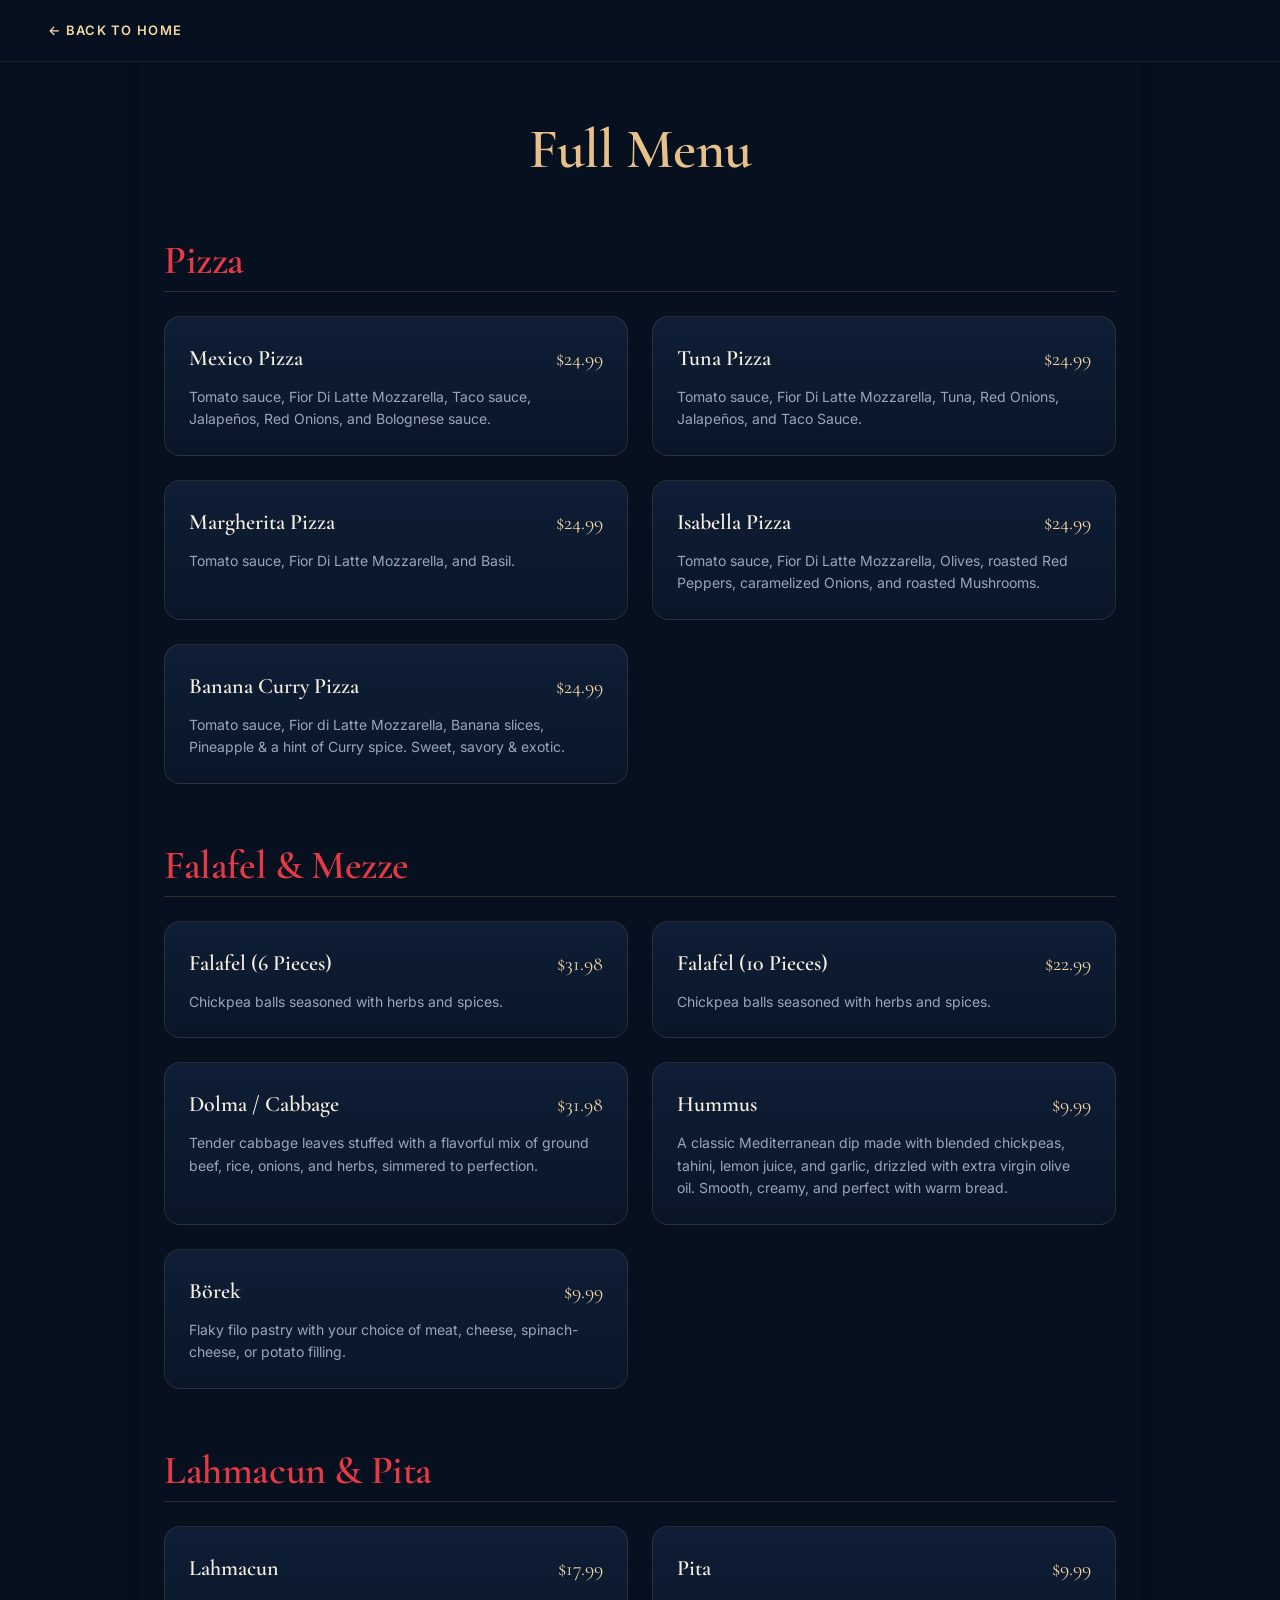
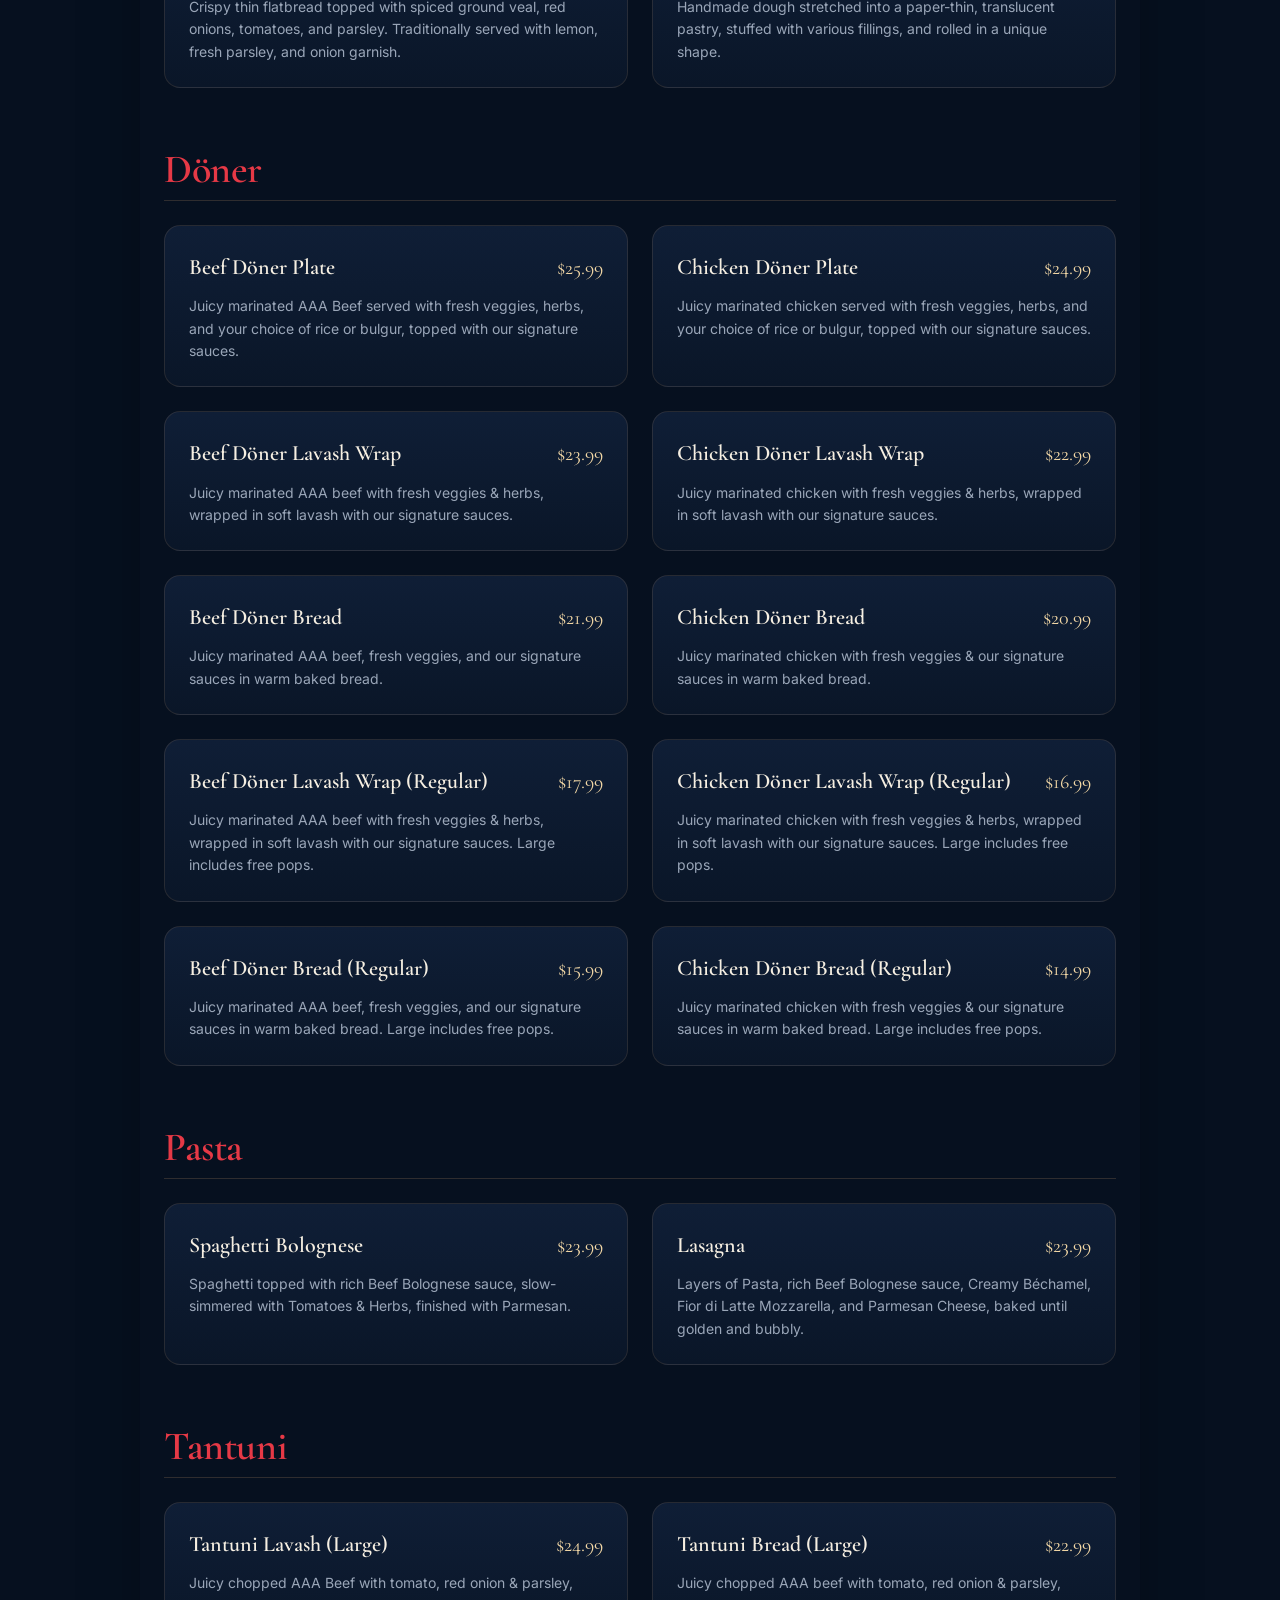
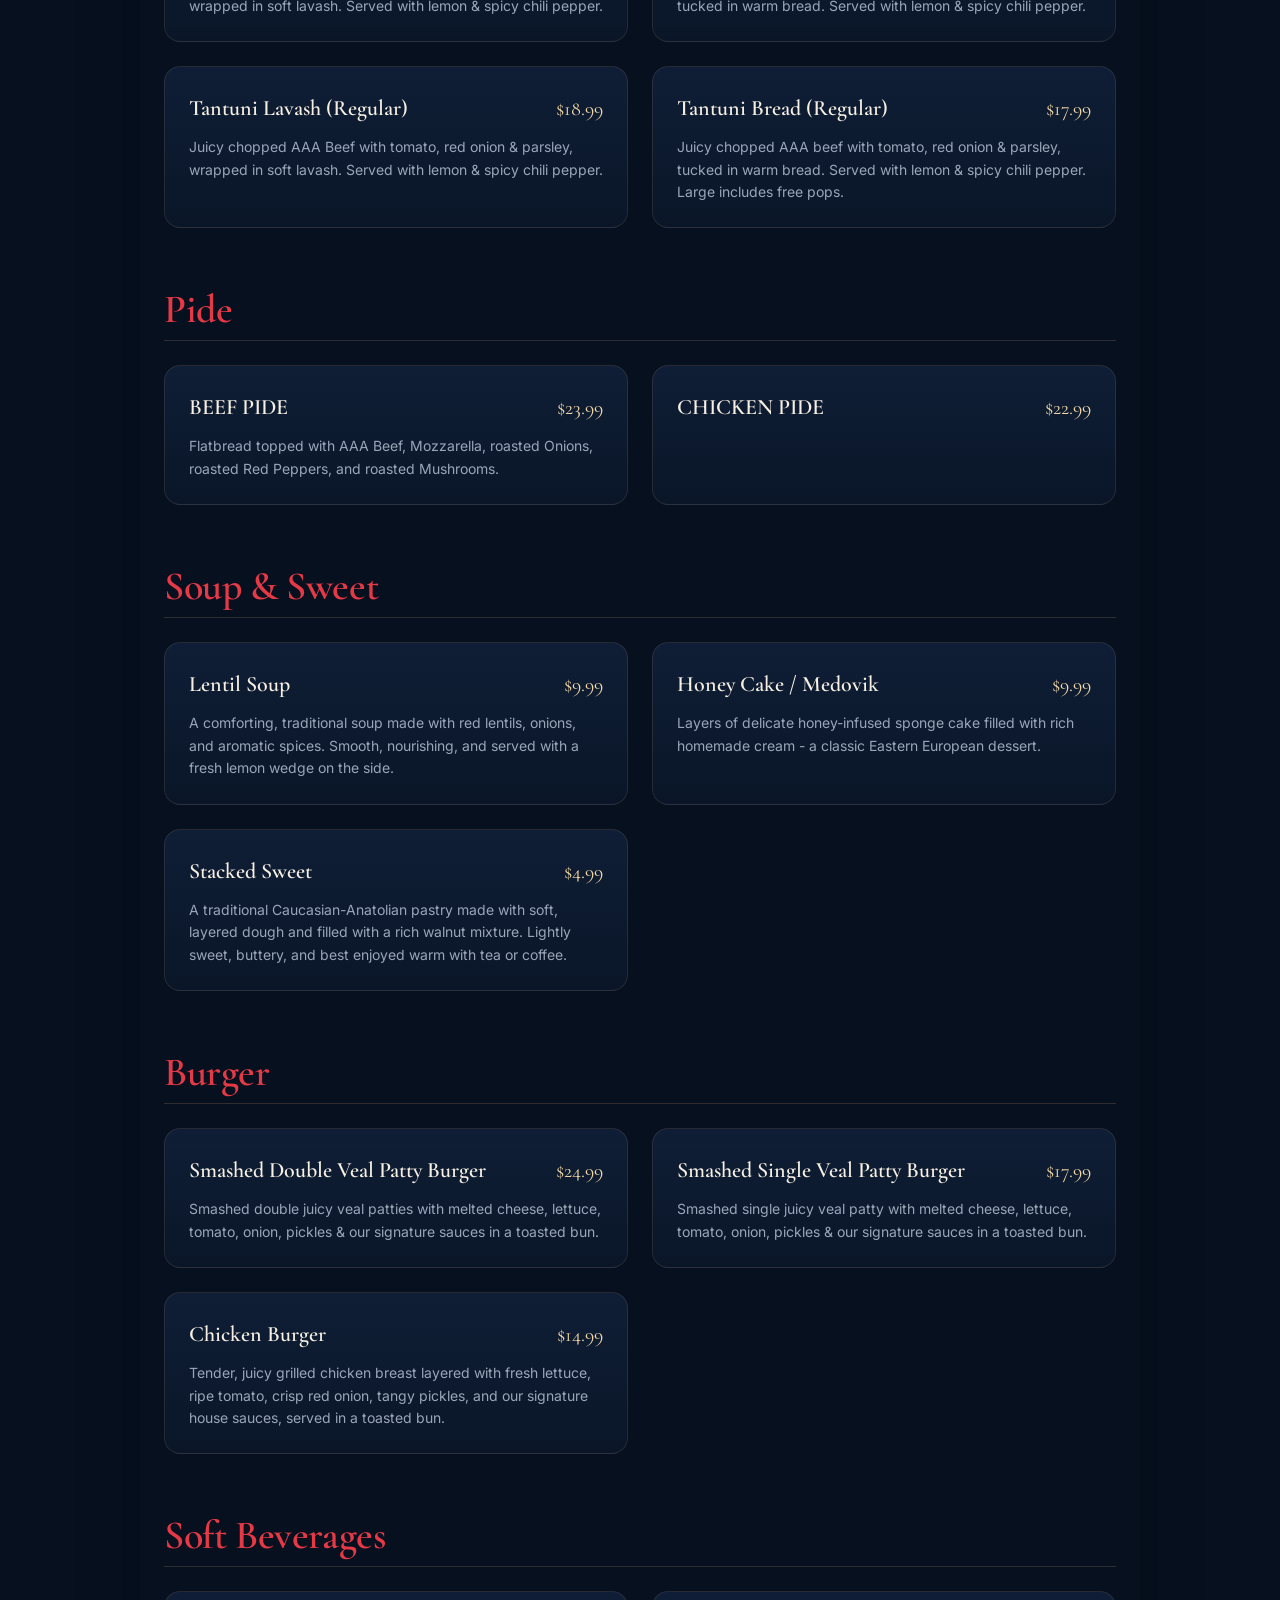
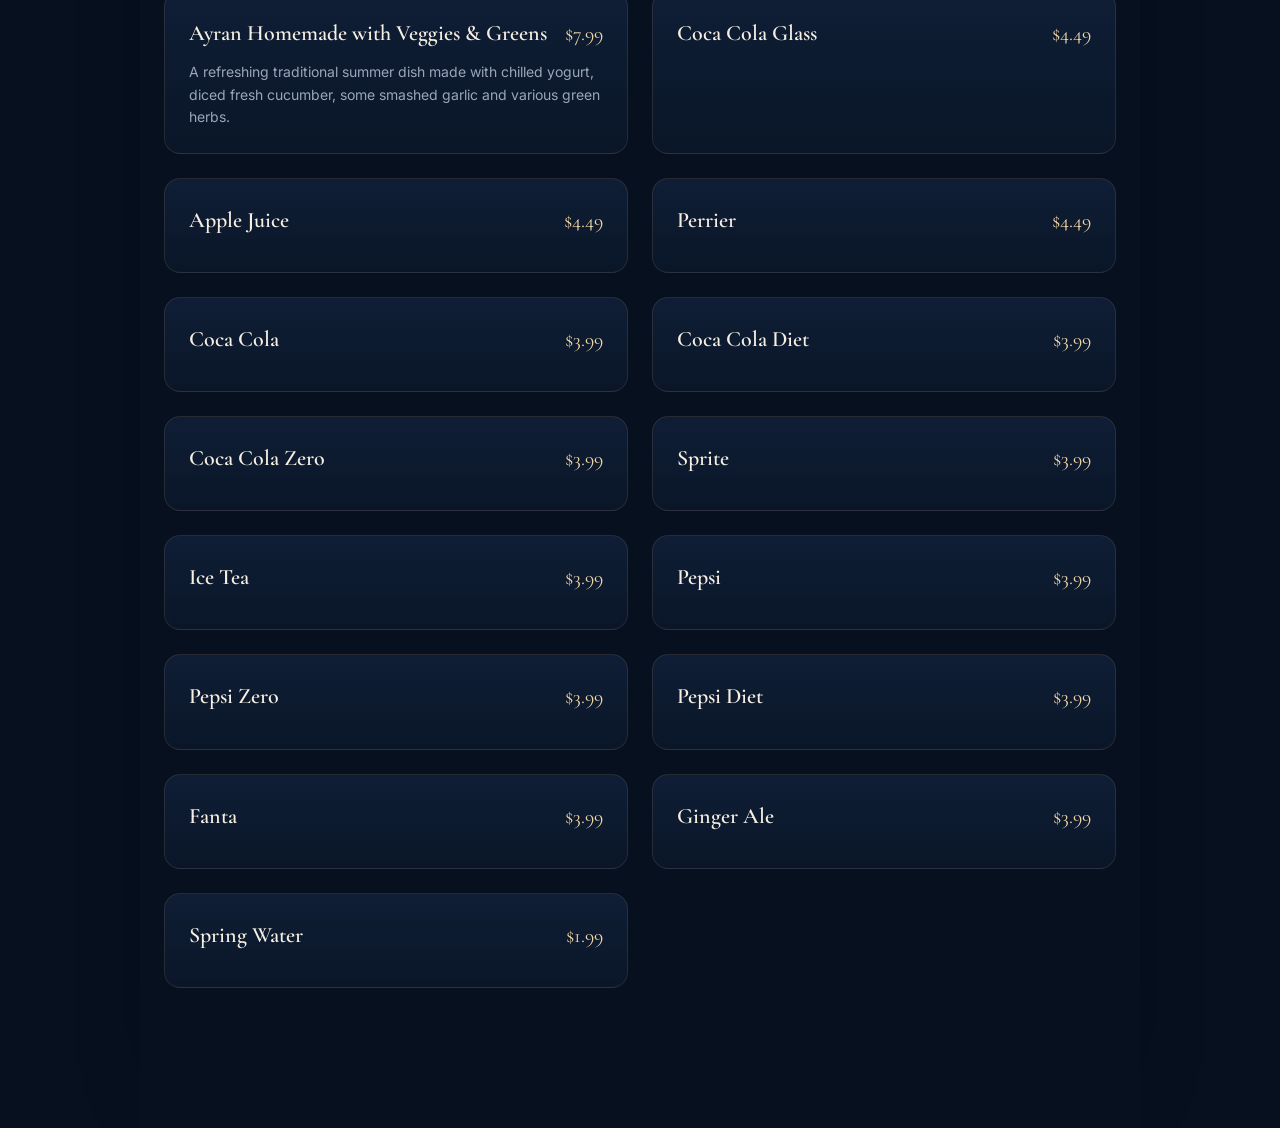
==== full-menu.html @ f716a4d6 "feat: full menu, placeholder gallery images, and 3D hover updates" ====
<!DOCTYPE html>
<html lang="en">
<head>
<meta charset="UTF-8" />
<meta name="viewport" content="width=device-width, initial-scale=1.0" />
<title>Full Menu · Caspian Flame</title>
<link href="https://fonts.googleapis.com/css2?family=Cormorant+Garamond:wght@400;500;600;700&family=Inter:wght@300;400;500;600;700&display=swap" rel="stylesheet" />
<link rel="stylesheet" href="styles.css" />
<link rel="icon" href="assets/logo.svg" />
<style>
  .full-menu-page { padding: 120px 24px 80px; max-width: 1000px; margin: 0 auto; }
  .full-menu-page h1 { text-align: center; color: var(--gold-400); margin-bottom: 60px; font-size: 3.5rem; }
  .menu-category { margin-bottom: 60px; }
  .menu-category h2 { color: var(--flame); font-size: 2.5rem; margin-bottom: 24px; border-bottom: 1px solid rgba(212,165,116,.2); padding-bottom: 10px; }
  .menu-list { display: grid; grid-template-columns: 1fr; gap: 24px; }
  @media (min-width: 768px) { .menu-list { grid-template-columns: 1fr 1fr; } }
  .menu-item-row { background: linear-gradient(180deg,var(--navy-700),var(--navy-800)); border: 1px solid rgba(212,165,116,.14); padding: 24px; border-radius: 16px; transition: transform 0.4s var(--ease), box-shadow 0.4s var(--ease); transform-style: preserve-3d; position: relative;}
  .menu-item-row:hover { box-shadow: 0 30px 60px -10px rgba(230,57,70,.4); border-color: rgba(212,165,116,.5); }
  .menu-item-row::before { content:""; position:absolute; inset:0; background:radial-gradient(circle at 50% 0%,rgba(230,57,70,.18),transparent 60%); opacity:0; transition:opacity .5s var(--ease); border-radius: 16px; pointer-events: none;}
  .menu-item-row:hover::before { opacity: 1; }
  .menu-item-header { display: flex; justify-content: space-between; align-items: baseline; margin-bottom: 10px; transform: translateZ(20px); }
  .m-name { font-family: var(--serif); font-size: 22px; color: var(--cream); font-weight: 600; }
  .m-price { font-family: var(--serif); font-size: 20px; color: var(--gold-300); }
  .m-desc { font-size: 14px; color: var(--muted); transform: translateZ(10px); }
  
  .back-nav { position: fixed; top: 0; left: 0; right: 0; padding: 20px 48px; background: rgba(6,16,31,.9); backdrop-filter: blur(10px); z-index: 100; display: flex; align-items: center; border-bottom: 1px solid rgba(212,165,116,.12); }
  .back-btn { color: var(--gold-300); font-weight: 600; letter-spacing: 0.1em; text-transform: uppercase; font-size: 13px; text-decoration: none; display: flex; align-items: center; gap: 8px; transition: color 0.3s; }
  .back-btn:hover { color: var(--gold-500); }
</style>
</head>
<body>

<header class="back-nav">
  <a href="index.html" class="back-btn">← Back to Home</a>
</header>

<main class="full-menu-page stack">
  <h1>Full Menu</h1>
  
  <section class="menu-category reveal">
    <h2>Pizza</h2>
    <div class="menu-list">
      <article class="menu-item-row">
        <div class="menu-item-header"><span class="m-name">Mexico Pizza</span><span class="m-price">$24.99</span></div>
        <p class="m-desc">Tomato sauce, Fior Di Latte Mozzarella, Taco sauce, Jalapeños, Red Onions, and Bolognese sauce.</p>
      </article>
      <article class="menu-item-row">
        <div class="menu-item-header"><span class="m-name">Tuna Pizza</span><span class="m-price">$24.99</span></div>
        <p class="m-desc">Tomato sauce, Fior Di Latte Mozzarella, Tuna, Red Onions, Jalapeños, and Taco Sauce.</p>
      </article>
      <article class="menu-item-row">
        <div class="menu-item-header"><span class="m-name">Margherita Pizza</span><span class="m-price">$24.99</span></div>
        <p class="m-desc">Tomato sauce, Fior Di Latte Mozzarella, and Basil.</p>
      </article>
      <article class="menu-item-row">
        <div class="menu-item-header"><span class="m-name">Isabella Pizza</span><span class="m-price">$24.99</span></div>
        <p class="m-desc">Tomato sauce, Fior Di Latte Mozzarella, Olives, roasted Red Peppers, caramelized Onions, and roasted Mushrooms.</p>
      </article>
      <article class="menu-item-row">
        <div class="menu-item-header"><span class="m-name">Banana Curry Pizza</span><span class="m-price">$24.99</span></div>
        <p class="m-desc">Tomato sauce, Fior di Latte Mozzarella, Banana slices, Pineapple & a hint of Curry spice. Sweet, savory & exotic.</p>
      </article>
    </div>
  </section>

  <section class="menu-category reveal">
    <h2>Falafel & Mezze</h2>
    <div class="menu-list">
      <article class="menu-item-row">
        <div class="menu-item-header"><span class="m-name">Falafel (6 Pieces)</span><span class="m-price">$31.98</span></div>
        <p class="m-desc">Chickpea balls seasoned with herbs and spices.</p>
      </article>
      <article class="menu-item-row">
        <div class="menu-item-header"><span class="m-name">Falafel (10 Pieces)</span><span class="m-price">$22.99</span></div>
        <p class="m-desc">Chickpea balls seasoned with herbs and spices.</p>
      </article>
      <article class="menu-item-row">
        <div class="menu-item-header"><span class="m-name">Dolma / Cabbage</span><span class="m-price">$31.98</span></div>
        <p class="m-desc">Tender cabbage leaves stuffed with a flavorful mix of ground beef, rice, onions, and herbs, simmered to perfection.</p>
      </article>
      <article class="menu-item-row">
        <div class="menu-item-header"><span class="m-name">Hummus</span><span class="m-price">$9.99</span></div>
        <p class="m-desc">A classic Mediterranean dip made with blended chickpeas, tahini, lemon juice, and garlic, drizzled with extra virgin olive oil. Smooth, creamy, and perfect with warm bread.</p>
      </article>
      <article class="menu-item-row">
        <div class="menu-item-header"><span class="m-name">Börek</span><span class="m-price">$9.99</span></div>
        <p class="m-desc">Flaky filo pastry with your choice of meat, cheese, spinach-cheese, or potato filling.</p>
      </article>
    </div>
  </section>

  <section class="menu-category reveal">
    <h2>Lahmacun & Pita</h2>
    <div class="menu-list">
      <article class="menu-item-row">
        <div class="menu-item-header"><span class="m-name">Lahmacun</span><span class="m-price">$17.99</span></div>
        <p class="m-desc">Crispy thin flatbread topped with spiced ground veal, red onions, tomatoes, and parsley. Traditionally served with lemon, fresh parsley, and onion garnish.</p>
      </article>
      <article class="menu-item-row">
        <div class="menu-item-header"><span class="m-name">Pita</span><span class="m-price">$9.99</span></div>
        <p class="m-desc">Handmade dough stretched into a paper-thin, translucent pastry, stuffed with various fillings, and rolled in a unique shape.</p>
      </article>
    </div>
  </section>

  <section class="menu-category reveal">
    <h2>Döner</h2>
    <div class="menu-list">
      <article class="menu-item-row">
        <div class="menu-item-header"><span class="m-name">Beef Döner Plate</span><span class="m-price">$25.99</span></div>
        <p class="m-desc">Juicy marinated AAA Beef served with fresh veggies, herbs, and your choice of rice or bulgur, topped with our signature sauces.</p>
      </article>
      <article class="menu-item-row">
        <div class="menu-item-header"><span class="m-name">Chicken Döner Plate</span><span class="m-price">$24.99</span></div>
        <p class="m-desc">Juicy marinated chicken served with fresh veggies, herbs, and your choice of rice or bulgur, topped with our signature sauces.</p>
      </article>
      <article class="menu-item-row">
        <div class="menu-item-header"><span class="m-name">Beef Döner Lavash Wrap</span><span class="m-price">$23.99</span></div>
        <p class="m-desc">Juicy marinated AAA beef with fresh veggies & herbs, wrapped in soft lavash with our signature sauces.</p>
      </article>
      <article class="menu-item-row">
        <div class="menu-item-header"><span class="m-name">Chicken Döner Lavash Wrap</span><span class="m-price">$22.99</span></div>
        <p class="m-desc">Juicy marinated chicken with fresh veggies & herbs, wrapped in soft lavash with our signature sauces.</p>
      </article>
      <article class="menu-item-row">
        <div class="menu-item-header"><span class="m-name">Beef Döner Bread</span><span class="m-price">$21.99</span></div>
        <p class="m-desc">Juicy marinated AAA beef, fresh veggies, and our signature sauces in warm baked bread.</p>
      </article>
      <article class="menu-item-row">
        <div class="menu-item-header"><span class="m-name">Chicken Döner Bread</span><span class="m-price">$20.99</span></div>
        <p class="m-desc">Juicy marinated chicken with fresh veggies & our signature sauces in warm baked bread.</p>
      </article>
      <article class="menu-item-row">
        <div class="menu-item-header"><span class="m-name">Beef Döner Lavash Wrap (Regular)</span><span class="m-price">$17.99</span></div>
        <p class="m-desc">Juicy marinated AAA beef with fresh veggies & herbs, wrapped in soft lavash with our signature sauces. Large includes free pops.</p>
      </article>
      <article class="menu-item-row">
        <div class="menu-item-header"><span class="m-name">Chicken Döner Lavash Wrap (Regular)</span><span class="m-price">$16.99</span></div>
        <p class="m-desc">Juicy marinated chicken with fresh veggies & herbs, wrapped in soft lavash with our signature sauces. Large includes free pops.</p>
      </article>
      <article class="menu-item-row">
        <div class="menu-item-header"><span class="m-name">Beef Döner Bread (Regular)</span><span class="m-price">$15.99</span></div>
        <p class="m-desc">Juicy marinated AAA beef, fresh veggies, and our signature sauces in warm baked bread. Large includes free pops.</p>
      </article>
      <article class="menu-item-row">
        <div class="menu-item-header"><span class="m-name">Chicken Döner Bread (Regular)</span><span class="m-price">$14.99</span></div>
        <p class="m-desc">Juicy marinated chicken with fresh veggies & our signature sauces in warm baked bread. Large includes free pops.</p>
      </article>
    </div>
  </section>

  <section class="menu-category reveal">
    <h2>Pasta</h2>
    <div class="menu-list">
      <article class="menu-item-row">
        <div class="menu-item-header"><span class="m-name">Spaghetti Bolognese</span><span class="m-price">$23.99</span></div>
        <p class="m-desc">Spaghetti topped with rich Beef Bolognese sauce, slow-simmered with Tomatoes & Herbs, finished with Parmesan.</p>
      </article>
      <article class="menu-item-row">
        <div class="menu-item-header"><span class="m-name">Lasagna</span><span class="m-price">$23.99</span></div>
        <p class="m-desc">Layers of Pasta, rich Beef Bolognese sauce, Creamy Béchamel, Fior di Latte Mozzarella, and Parmesan Cheese, baked until golden and bubbly.</p>
      </article>
    </div>
  </section>

  <section class="menu-category reveal">
    <h2>Tantuni</h2>
    <div class="menu-list">
      <article class="menu-item-row">
        <div class="menu-item-header"><span class="m-name">Tantuni Lavash (Large)</span><span class="m-price">$24.99</span></div>
        <p class="m-desc">Juicy chopped AAA Beef with tomato, red onion & parsley, wrapped in soft lavash. Served with lemon & spicy chili pepper.</p>
      </article>
      <article class="menu-item-row">
        <div class="menu-item-header"><span class="m-name">Tantuni Bread (Large)</span><span class="m-price">$22.99</span></div>
        <p class="m-desc">Juicy chopped AAA beef with tomato, red onion & parsley, tucked in warm bread. Served with lemon & spicy chili pepper.</p>
      </article>
      <article class="menu-item-row">
        <div class="menu-item-header"><span class="m-name">Tantuni Lavash (Regular)</span><span class="m-price">$18.99</span></div>
        <p class="m-desc">Juicy chopped AAA Beef with tomato, red onion & parsley, wrapped in soft lavash. Served with lemon & spicy chili pepper.</p>
      </article>
      <article class="menu-item-row">
        <div class="menu-item-header"><span class="m-name">Tantuni Bread (Regular)</span><span class="m-price">$17.99</span></div>
        <p class="m-desc">Juicy chopped AAA beef with tomato, red onion & parsley, tucked in warm bread. Served with lemon & spicy chili pepper. Large includes free pops.</p>
      </article>
    </div>
  </section>

  <section class="menu-category reveal">
    <h2>Pide</h2>
    <div class="menu-list">
      <article class="menu-item-row">
        <div class="menu-item-header"><span class="m-name">BEEF PIDE</span><span class="m-price">$23.99</span></div>
        <p class="m-desc">Flatbread topped with AAA Beef, Mozzarella, roasted Onions, roasted Red Peppers, and roasted Mushrooms.</p>
      </article>
      <article class="menu-item-row">
        <div class="menu-item-header"><span class="m-name">CHICKEN PIDE</span><span class="m-price">$22.99</span></div>
        <p class="m-desc"></p>
      </article>
    </div>
  </section>

  <section class="menu-category reveal">
    <h2>Soup & Sweet</h2>
    <div class="menu-list">
      <article class="menu-item-row">
        <div class="menu-item-header"><span class="m-name">Lentil Soup</span><span class="m-price">$9.99</span></div>
        <p class="m-desc">A comforting, traditional soup made with red lentils, onions, and aromatic spices. Smooth, nourishing, and served with a fresh lemon wedge on the side.</p>
      </article>
      <article class="menu-item-row">
        <div class="menu-item-header"><span class="m-name">Honey Cake / Medovik</span><span class="m-price">$9.99</span></div>
        <p class="m-desc">Layers of delicate honey-infused sponge cake filled with rich homemade cream - a classic Eastern European dessert.</p>
      </article>
      <article class="menu-item-row">
        <div class="menu-item-header"><span class="m-name">Stacked Sweet</span><span class="m-price">$4.99</span></div>
        <p class="m-desc">A traditional Caucasian-Anatolian pastry made with soft, layered dough and filled with a rich walnut mixture. Lightly sweet, buttery, and best enjoyed warm with tea or coffee.</p>
      </article>
    </div>
  </section>

  <section class="menu-category reveal">
    <h2>Burger</h2>
    <div class="menu-list">
      <article class="menu-item-row">
        <div class="menu-item-header"><span class="m-name">Smashed Double Veal Patty Burger</span><span class="m-price">$24.99</span></div>
        <p class="m-desc">Smashed double juicy veal patties with melted cheese, lettuce, tomato, onion, pickles & our signature sauces in a toasted bun.</p>
      </article>
      <article class="menu-item-row">
        <div class="menu-item-header"><span class="m-name">Smashed Single Veal Patty Burger</span><span class="m-price">$17.99</span></div>
        <p class="m-desc">Smashed single juicy veal patty with melted cheese, lettuce, tomato, onion, pickles & our signature sauces in a toasted bun.</p>
      </article>
      <article class="menu-item-row">
        <div class="menu-item-header"><span class="m-name">Chicken Burger</span><span class="m-price">$14.99</span></div>
        <p class="m-desc">Tender, juicy grilled chicken breast layered with fresh lettuce, ripe tomato, crisp red onion, tangy pickles, and our signature house sauces, served in a toasted bun.</p>
      </article>
    </div>
  </section>

  <section class="menu-category reveal">
    <h2>Soft Beverages</h2>
    <div class="menu-list">
      <article class="menu-item-row">
        <div class="menu-item-header"><span class="m-name">Ayran Homemade with Veggies & Greens</span><span class="m-price">$7.99</span></div>
        <p class="m-desc">A refreshing traditional summer dish made with chilled yogurt, diced fresh cucumber, some smashed garlic and various green herbs.</p>
      </article>
      <article class="menu-item-row"> <div class="menu-item-header"><span class="m-name">Coca Cola Glass</span><span class="m-price">$4.49</span></div> <p class="m-desc"></p> </article>
      <article class="menu-item-row"> <div class="menu-item-header"><span class="m-name">Apple Juice</span><span class="m-price">$4.49</span></div> <p class="m-desc"></p> </article>
      <article class="menu-item-row"> <div class="menu-item-header"><span class="m-name">Perrier</span><span class="m-price">$4.49</span></div> <p class="m-desc"></p> </article>
      <article class="menu-item-row"> <div class="menu-item-header"><span class="m-name">Coca Cola</span><span class="m-price">$3.99</span></div> <p class="m-desc"></p> </article>
      <article class="menu-item-row"> <div class="menu-item-header"><span class="m-name">Coca Cola Diet</span><span class="m-price">$3.99</span></div> <p class="m-desc"></p> </article>
      <article class="menu-item-row"> <div class="menu-item-header"><span class="m-name">Coca Cola Zero</span><span class="m-price">$3.99</span></div> <p class="m-desc"></p> </article>
      <article class="menu-item-row"> <div class="menu-item-header"><span class="m-name">Sprite</span><span class="m-price">$3.99</span></div> <p class="m-desc"></p> </article>
      <article class="menu-item-row"> <div class="menu-item-header"><span class="m-name">Ice Tea</span><span class="m-price">$3.99</span></div> <p class="m-desc"></p> </article>
      <article class="menu-item-row"> <div class="menu-item-header"><span class="m-name">Pepsi</span><span class="m-price">$3.99</span></div> <p class="m-desc"></p> </article>
      <article class="menu-item-row"> <div class="menu-item-header"><span class="m-name">Pepsi Zero</span><span class="m-price">$3.99</span></div> <p class="m-desc"></p> </article>
      <article class="menu-item-row"> <div class="menu-item-header"><span class="m-name">Pepsi Diet</span><span class="m-price">$3.99</span></div> <p class="m-desc"></p> </article>
      <article class="menu-item-row"> <div class="menu-item-header"><span class="m-name">Fanta</span><span class="m-price">$3.99</span></div> <p class="m-desc"></p> </article>
      <article class="menu-item-row"> <div class="menu-item-header"><span class="m-name">Ginger Ale</span><span class="m-price">$3.99</span></div> <p class="m-desc"></p> </article>
      <article class="menu-item-row"> <div class="menu-item-header"><span class="m-name">Spring Water</span><span class="m-price">$1.99</span></div> <p class="m-desc"></p> </article>
    </div>
  </section>

</main>
<script>
  // Add simple 3D effect to menu items on mousemove
  document.querySelectorAll('.menu-item-row').forEach(row => {
    row.addEventListener('mousemove', e => {
      const rect = row.getBoundingClientRect();
      const x = e.clientX - rect.left;
      const y = e.clientY - rect.top;
      const midX = rect.width / 2;
      const midY = rect.height / 2;
      const rotX = ((y - midY) / midY) * -12;
      const rotY = ((x - midX) / midX) * 12;
      row.style.transform = `perspective(800px) rotateX(${rotX}deg) rotateY(${rotY}deg) scale(1.02)`;
      row.style.zIndex = 10;
    });
    row.addEventListener('mouseleave', () => {
      row.style.transform = '';
      row.style.zIndex = 1;
    });
  });

  // Reveal on scroll
  const io = new IntersectionObserver(entries => {
    entries.forEach(e => e.isIntersecting && e.target.classList.add('in'));
  }, { threshold: 0.1 });
  document.querySelectorAll('.reveal').forEach(el => io.observe(el));
</script>
</body>
</html>
---- styles.css ----
/* ============================================================
   Caspian Flame — Theme
   Navy #0a1628 · Gold #d4a574 · Flame red #e63946
============================================================ */
:root{
  --navy-900:#06101f;
  --navy-800:#0a1628;
  --navy-700:#0f1e36;
  --navy-600:#16294a;
  --gold-500:#d4a574;
  --gold-400:#e8c08a;
  --gold-300:#f3d8a6;
  --flame:#e63946;
  --flame-2:#ff7a3d;
  --cream:#f6efe2;
  --ink:#dfe6f1;
  --muted:#9aa6b8;
  --serif:'Cormorant Garamond',serif;
  --sans:'Inter',system-ui,sans-serif;
  --ease:cubic-bezier(.2,.8,.2,1);
}

*{box-sizing:border-box;margin:0;padding:0}
html,body{background:var(--navy-900);color:var(--ink);font-family:var(--sans);overflow-x:hidden}
html{scroll-behavior:smooth}
body{min-height:100vh;line-height:1.6;-webkit-font-smoothing:antialiased}
img{max-width:100%;display:block}
a{color:inherit;text-decoration:none}
button{font:inherit;cursor:pointer;border:0;background:none;color:inherit}
section{position:relative}

::selection{background:var(--gold-500);color:var(--navy-900)}

/* shared */
.eyebrow{
  font-size:11px;letter-spacing:.4em;text-transform:uppercase;color:var(--gold-500);
  font-weight:600;margin-bottom:18px;display:inline-block;
}
h1,h2,h3,h4{font-family:var(--serif);font-weight:600;line-height:1.05;letter-spacing:-.01em}
h2{font-size:clamp(2.4rem,5vw,4.4rem);color:var(--cream)}
h2 em{color:var(--gold-400);font-style:italic}

.btn{
  position:relative;display:inline-flex;align-items:center;gap:8px;
  padding:18px 28px;border-radius:999px;font-weight:600;font-size:14px;letter-spacing:.05em;
  text-transform:uppercase;transition:transform .4s var(--ease), box-shadow .4s var(--ease);
  overflow:hidden;isolation:isolate;
}
.btn span{position:relative;z-index:2}
.btn-primary{background:linear-gradient(135deg,var(--flame) 0%,var(--flame-2) 100%);color:#fff;
  box-shadow:0 10px 30px -10px rgba(230,57,70,.6), inset 0 0 0 1px rgba(255,255,255,.1);}
.btn-primary::before{
  content:"";position:absolute;inset:0;background:linear-gradient(135deg,#ff5566,#ffa86a);
  opacity:0;transition:opacity .4s var(--ease);z-index:1;
}
.btn-primary:hover{transform:translateY(-3px);box-shadow:0 18px 40px -10px rgba(230,57,70,.8)}
.btn-primary:hover::before{opacity:1}
.btn-ghost{border:1px solid rgba(212,165,116,.4);color:var(--gold-300)}
.btn-ghost:hover{border-color:var(--gold-500);background:rgba(212,165,116,.06);transform:translateY(-3px)}

/* ============================================================
   Loader
============================================================ */
.loader{
  position:fixed;inset:0;background:var(--navy-900);z-index:200;
  display:grid;place-items:center;gap:30px;
  transition:opacity .8s var(--ease), visibility .8s;
}
.loader.gone{opacity:0;visibility:hidden}
.loader p{color:var(--gold-400);letter-spacing:.4em;font-size:11px;text-transform:uppercase}
.loader-flame{position:relative;width:60px;height:80px}
.loader-flame span{
  position:absolute;left:50%;bottom:0;width:14px;height:14px;border-radius:50%;
  background:radial-gradient(circle,var(--flame-2),var(--flame));
  transform:translateX(-50%);
  animation:rise 1.6s var(--ease) infinite;
  filter:blur(.5px);
}
.loader-flame span:nth-child(2){animation-delay:.4s;background:radial-gradient(circle,#ffd56a,var(--flame-2));width:10px;height:10px;left:40%}
.loader-flame span:nth-child(3){animation-delay:.8s;left:60%}
@keyframes rise{
  0%{transform:translate(-50%,0) scale(.4);opacity:0}
  20%{opacity:1}
  100%{transform:translate(-50%,-80px) scale(1.4);opacity:0}
}

/* ============================================================
   Cursor flame (desktop only)
============================================================ */
.cursor-flame{
  position:fixed;top:0;left:0;width:24px;height:24px;border-radius:50%;
  background:radial-gradient(circle,rgba(230,57,70,.6) 0%,rgba(230,57,70,0) 70%);
  pointer-events:none;z-index:150;transform:translate(-50%,-50%);
  transition:width .25s var(--ease),height .25s var(--ease),background .3s;
  mix-blend-mode:screen;
}
@media (max-width:780px){.cursor-flame{display:none}}

/* ============================================================
   Promo bar
============================================================ */
.promo{
  position:fixed;top:0;left:0;right:0;height:38px;z-index:101;
  background:linear-gradient(90deg,var(--flame) 0%,var(--flame-2) 50%,var(--gold-500) 100%);
  display:flex;align-items:center;overflow:hidden;
  box-shadow:0 6px 20px -8px rgba(230,57,70,.6);
  transition:transform .5s var(--ease);
}
.promo.hidden{transform:translateY(-100%)}
.promo-track{
  flex:1;position:relative;height:100%;
  display:flex;align-items:center;justify-content:center;
  font-size:13px;font-weight:600;letter-spacing:.08em;color:#fff;
  text-transform:uppercase;
}
.promo-track .slide{
  position:absolute;inset:0;
  display:flex;align-items:center;justify-content:center;gap:10px;
  opacity:0;transform:translateY(8px);
  transition:opacity .6s var(--ease),transform .6s var(--ease);
  padding:0 50px;text-align:center;
}
.promo-track .slide.active{opacity:1;transform:translateY(0)}
.promo-track .pill{
  background:rgba(0,0,0,.25);padding:3px 10px;border-radius:999px;
  font-size:10px;letter-spacing:.2em;
}
.promo-track strong{color:#fff;font-weight:700}
.promo-close{
  position:absolute;right:14px;top:50%;transform:translateY(-50%);
  width:24px;height:24px;border-radius:50%;color:#fff;font-size:18px;
  background:rgba(0,0,0,.2);display:grid;place-items:center;line-height:1;
  transition:background .3s;
}
.promo-close:hover{background:rgba(0,0,0,.4)}

body.promo-dismissed .promo{display:none}
body.promo-dismissed .nav{top:0}

@media (max-width:680px){
  .promo{height:34px}
  .promo-track{font-size:11px}
  .nav{top:34px}
}

/* ============================================================
   Nav
============================================================ */
.nav{
  position:fixed;top:38px;left:0;right:0;z-index:100;
  display:flex;align-items:center;justify-content:space-between;
  padding:20px 48px;
  transition:background .4s var(--ease),padding .4s var(--ease),backdrop-filter .4s;
}
.nav.scrolled{
  padding:12px 48px;background:rgba(6,16,31,.75);backdrop-filter:blur(20px);
  border-bottom:1px solid rgba(212,165,116,.12);
}
.nav-logo{display:flex;align-items:center;gap:12px;transition:transform .4s var(--ease)}
.nav-logo:hover{transform:translateY(-1px)}
.nav-mark{
  width:38px;height:38px;border-radius:50%;
  display:grid;place-items:center;
  background:radial-gradient(circle at 30% 30%,#1a3052,var(--navy-800));
  border:1px solid rgba(212,165,116,.35);
  box-shadow:0 8px 20px -6px rgba(230,57,70,.4),inset 0 0 0 2px rgba(6,16,31,.6);
  transition:transform .5s var(--ease);
}
.nav-logo:hover .nav-mark{transform:rotate(-10deg) scale(1.06)}
.nav-mark svg{width:18px;height:22px;filter:drop-shadow(0 2px 4px rgba(230,57,70,.5))}
.nav-word{
  font-family:var(--serif);font-size:22px;font-weight:600;
  color:var(--gold-300);letter-spacing:.04em;line-height:1;
  display:flex;flex-direction:column;
}
.nav-word em{
  font-style:italic;font-size:13px;letter-spacing:.35em;
  color:var(--gold-500);text-transform:uppercase;font-weight:500;
  margin-top:2px;
}
.nav-links{display:flex;gap:36px}
.nav-links a{
  font-size:13px;letter-spacing:.15em;text-transform:uppercase;font-weight:500;
  color:var(--ink);position:relative;padding:6px 0;
}
.nav-links a::after{
  content:"";position:absolute;left:0;bottom:0;height:1px;width:0;
  background:var(--gold-500);transition:width .4s var(--ease);
}
.nav-links a:hover{color:var(--gold-400)}
.nav-links a:hover::after{width:100%}
.nav-cta{
  border:1px solid var(--gold-500);color:var(--gold-300);
  padding:10px 22px;border-radius:999px;font-size:12px;letter-spacing:.18em;
  text-transform:uppercase;font-weight:600;
  transition:all .4s var(--ease);
}
.nav-cta:hover{background:var(--gold-500);color:var(--navy-900);transform:translateY(-2px)}
.nav-cta span{display:inline-block;transition:transform .4s var(--ease)}
.nav-cta:hover span{transform:translateX(4px)}
.nav-burger{display:none;width:32px;height:32px;flex-direction:column;justify-content:center;gap:5px}
.nav-burger span{width:24px;height:1.5px;background:var(--gold-400);transition:.3s}

@media (max-width:980px){
  .nav{padding:16px 24px}
  .nav.scrolled{padding:10px 24px}
  .nav-links,.nav-cta{display:none}
  .nav-burger{display:flex}
  .nav.open .nav-links{
    display:flex;flex-direction:column;position:fixed;inset:0;background:var(--navy-900);
    padding:120px 32px;gap:24px;z-index:90;
  }
  .nav.open .nav-links a{font-size:24px;font-family:var(--serif);text-transform:none;letter-spacing:0}
  .nav.open .nav-burger span:nth-child(1){transform:translateY(6.5px) rotate(45deg)}
  .nav.open .nav-burger span:nth-child(2){opacity:0}
  .nav.open .nav-burger span:nth-child(3){transform:translateY(-6.5px) rotate(-45deg)}
}

/* ============================================================
   Hero
============================================================ */
.hero{
  position:relative;min-height:100vh;
  display:grid;place-items:center;
  perspective:1400px;
  overflow:hidden;
  isolation:isolate;
}
.hero-bg{position:absolute;inset:0;z-index:0}
.orb{
  position:absolute;border-radius:50%;filter:blur(80px);opacity:.45;
  animation:float 14s ease-in-out infinite;
}
.orb-1{width:520px;height:520px;background:radial-gradient(circle,var(--flame),transparent 70%);
  top:-120px;right:-120px}
.orb-2{width:600px;height:600px;background:radial-gradient(circle,var(--gold-500),transparent 70%);
  bottom:-200px;left:-200px;animation-delay:-5s;opacity:.25}
.orb-3{width:380px;height:380px;background:radial-gradient(circle,var(--flame-2),transparent 70%);
  top:40%;left:30%;animation-delay:-9s;opacity:.18}
@keyframes float{
  0%,100%{transform:translate(0,0) scale(1)}
  50%{transform:translate(40px,-30px) scale(1.08)}
}
.grid-overlay{
  position:absolute;inset:0;
  background-image:
    linear-gradient(rgba(212,165,116,.05) 1px,transparent 1px),
    linear-gradient(90deg,rgba(212,165,116,.05) 1px,transparent 1px);
  background-size:80px 80px;
  mask-image:radial-gradient(ellipse at center,black 30%,transparent 75%);
}

.hero-stage{
  position:relative;z-index:2;text-align:center;
  transform-style:preserve-3d;
  padding:120px 24px 80px;
  width:100%;max-width:1100px;
}
.hero-medallion{
  width:200px;margin:0 auto 36px;
  transform-style:preserve-3d;
  animation:medallionFloat 6s ease-in-out infinite;
  filter:drop-shadow(0 30px 60px rgba(230,57,70,.35));
}
.hero-medallion img{border-radius:50%;
  box-shadow:0 0 0 1px rgba(212,165,116,.3),0 30px 60px -20px rgba(0,0,0,.6)}
@keyframes medallionFloat{
  0%,100%{transform:translateY(0) rotateZ(-2deg)}
  50%{transform:translateY(-14px) rotateZ(2deg)}
}

.hero-text .eyebrow{display:block;margin-bottom:24px}
.hero-text h1{
  font-size:clamp(3rem,9vw,8rem);font-family:var(--serif);font-weight:600;
  line-height:.95;letter-spacing:-.03em;color:var(--cream);
}
.hero-text h1 .line{display:block;overflow:hidden}
.hero-text h1 .line span{display:inline-block;transform:translateY(110%);
  animation:slideUp .9s var(--ease) forwards}
.hero-text h1 .line:nth-child(2) span{animation-delay:.15s}
.hero-text h1 .line:nth-child(3) span{animation-delay:.3s}
.hero-text h1 .gold span{
  background:linear-gradient(135deg,var(--gold-300) 0%,var(--gold-500) 50%,var(--flame) 100%);
  -webkit-background-clip:text;background-clip:text;color:transparent;
  font-style:italic;
}
@keyframes slideUp{to{transform:translateY(0)}}

.lede{
  max-width:560px;margin:30px auto 0;color:var(--muted);font-size:18px;
  opacity:0;animation:fadeIn 1s var(--ease) .8s forwards;
}
@keyframes fadeIn{to{opacity:1}}

.hero-cta{
  margin-top:42px;display:flex;gap:16px;justify-content:center;flex-wrap:wrap;
  opacity:0;animation:fadeIn 1s var(--ease) 1s forwards;
}

.hero-marquee{
  position:absolute;left:0;right:0;bottom:0;overflow:hidden;
  border-top:1px solid rgba(212,165,116,.12);
  border-bottom:1px solid rgba(212,165,116,.12);
  background:rgba(6,16,31,.4);backdrop-filter:blur(8px);
  padding:18px 0;
}
.marquee-track{
  display:flex;gap:36px;white-space:nowrap;
  animation:marquee 45s linear infinite;
  font-family:var(--serif);font-style:italic;font-size:22px;color:var(--gold-400);
}
.marquee-track span{flex-shrink:0}
@keyframes marquee{to{transform:translateX(-50%)}}

.scroll-cue{
  position:absolute;bottom:90px;left:50%;transform:translateX(-50%);
  display:flex;flex-direction:column;align-items:center;gap:10px;z-index:3;
  color:var(--muted);
}
.scroll-cue span{
  width:1px;height:50px;background:linear-gradient(to bottom,transparent,var(--gold-500),transparent);
  animation:scrollLine 2s ease-in-out infinite;
}
@keyframes scrollLine{
  0%,100%{transform:scaleY(.4);transform-origin:top}
  50%{transform:scaleY(1)}
}

/* ============================================================
   Story
============================================================ */
.story{padding:160px 48px;position:relative}
.story-inner{max-width:1280px;margin:0 auto;display:grid;grid-template-columns:1fr 1fr;gap:80px;align-items:center}
.story-copy h2{margin:8px 0 28px}
.story-copy p{color:var(--muted);margin-bottom:18px;font-size:17px}
.badges{list-style:none;display:flex;flex-wrap:wrap;gap:10px;margin-top:32px}
.badges li{
  padding:8px 16px;border-radius:999px;font-size:12px;letter-spacing:.1em;
  border:1px solid rgba(212,165,116,.3);color:var(--gold-300);
  text-transform:uppercase;font-weight:500;
}

.story-visual{display:grid;place-items:center;perspective:1400px}
.tilt{
  width:min(420px,90%);aspect-ratio:1;position:relative;
  transform-style:preserve-3d;transition:transform .5s var(--ease);
}
.tilt-inner{position:absolute;inset:0;transform-style:preserve-3d}
.tilt-layer{position:absolute;inset:0;display:grid;place-items:center;transition:transform .4s var(--ease)}
.tilt-layer.img{
  background:
    radial-gradient(circle at 30% 30%,rgba(255,180,80,.25),transparent 60%),
    linear-gradient(135deg,var(--navy-700),var(--navy-800));
  border-radius:32px;
  border:1px solid rgba(212,165,116,.2);
  box-shadow:0 40px 80px -30px rgba(0,0,0,.7),inset 0 0 0 1px rgba(255,255,255,.04);
  transform:translateZ(0);
}
.tilt-layer.ring{
  background:radial-gradient(circle,transparent 38%,rgba(212,165,116,.18) 39%,transparent 41%);
  transform:translateZ(40px);
}
.tilt-layer.flame{transform:translateZ(80px)}
.tilt-layer.flame svg{width:90px;height:120px;filter:drop-shadow(0 20px 40px rgba(230,57,70,.6))}
.tilt-layer.label{
  align-items:flex-end;padding:36px;flex-direction:column;display:flex;
  transform:translateZ(60px);align-items:flex-start;justify-content:flex-end;
}
.tilt-layer.label span{font-family:var(--serif);font-size:28px;color:var(--cream)}
.tilt-layer.label small{color:var(--muted);font-size:11px;letter-spacing:.3em;text-transform:uppercase;margin-top:4px}

@media (max-width:880px){
  .story{padding:100px 24px}
  .story-inner{grid-template-columns:1fr;gap:60px}
}

/* ============================================================
   Menu (sliding rail)
============================================================ */
.menu{padding:140px 0 160px;background:linear-gradient(180deg,var(--navy-900) 0%,var(--navy-800) 50%,var(--navy-900) 100%)}
.menu-head{text-align:center;padding:0 24px;margin-bottom:50px}
.menu-head h2{margin:8px 0 14px}
.menu-sub{color:var(--muted);font-size:15px}

.menu-tabs{
  display:flex;justify-content:center;flex-wrap:wrap;gap:8px;
  padding:0 24px 50px;
}
.menu-tabs button{
  padding:12px 22px;border-radius:999px;font-size:12px;letter-spacing:.15em;
  text-transform:uppercase;font-weight:600;color:var(--muted);
  border:1px solid rgba(212,165,116,.15);
  transition:all .4s var(--ease);
}
.menu-tabs button:hover{color:var(--gold-300);border-color:rgba(212,165,116,.4)}
.menu-tabs button.active{
  background:linear-gradient(135deg,var(--flame),var(--flame-2));
  color:#fff;border-color:transparent;
  box-shadow:0 10px 24px -10px rgba(230,57,70,.6);
}

.menu-rail-wrap{
  position:relative;max-width:100vw;
}
.menu-rail{
  display:flex;gap:28px;overflow-x:auto;
  padding:40px 8vw 60px;scroll-snap-type:x mandatory;scroll-behavior:smooth;
  scrollbar-width:none;perspective:1600px;
}
.menu-rail::-webkit-scrollbar{display:none}

.dish{
  flex:0 0 320px;height:460px;border-radius:28px;
  background:linear-gradient(180deg,var(--navy-700),var(--navy-800));
  border:1px solid rgba(212,165,116,.14);
  padding:30px;
  scroll-snap-align:center;
  display:flex;flex-direction:column;justify-content:flex-end;
  position:relative;overflow:hidden;
  transform-style:preserve-3d;
  transition:transform .6s var(--ease),box-shadow .6s var(--ease),border-color .4s;
  will-change:transform;
  cursor:pointer;
}
.dish::before{
  content:"";position:absolute;inset:0;
  background:radial-gradient(circle at 50% 0%,rgba(230,57,70,.18),transparent 60%);
  opacity:0;transition:opacity .5s var(--ease);
}
.dish:hover{
  border-color:rgba(212,165,116,.4);
  box-shadow:0 50px 100px -40px rgba(230,57,70,.5),0 0 0 1px rgba(212,165,116,.3);
}
.dish:hover::before{opacity:1}

.dish-icon{
  width:80px;height:80px;border-radius:50%;
  background:linear-gradient(135deg,var(--flame) 0%,var(--gold-500) 100%);
  display:grid;place-items:center;font-size:36px;
  position:absolute;top:30px;right:30px;
  box-shadow:0 20px 40px -10px rgba(230,57,70,.5);
  transform:translateZ(40px);
}
.dish-cat{
  position:absolute;top:36px;left:30px;
  font-size:10px;letter-spacing:.3em;text-transform:uppercase;
  color:var(--gold-400);font-weight:600;
  transform:translateZ(20px);
}
.dish-name{
  font-family:var(--serif);font-size:28px;color:var(--cream);
  margin-bottom:10px;line-height:1.1;
  transform:translateZ(30px);
}
.dish-desc{
  color:var(--muted);font-size:13px;line-height:1.5;margin-bottom:18px;
  transform:translateZ(20px);
  display:-webkit-box;-webkit-line-clamp:3;-webkit-box-orient:vertical;overflow:hidden;
}
.dish-foot{
  display:flex;justify-content:space-between;align-items:center;
  padding-top:18px;border-top:1px solid rgba(212,165,116,.15);
  transform:translateZ(20px);
}
.dish-price{
  font-family:var(--serif);font-size:26px;color:var(--gold-300);font-weight:600;
}
.dish-price sup{font-size:14px;color:var(--gold-500)}
.dish-arrow{
  width:42px;height:42px;border-radius:50%;
  border:1px solid rgba(212,165,116,.3);
  display:grid;place-items:center;color:var(--gold-400);
  transition:all .4s var(--ease);
}
.dish:hover .dish-arrow{background:var(--gold-500);color:var(--navy-900);border-color:var(--gold-500);transform:rotate(-45deg)}

.rail-btn{
  position:absolute;top:50%;transform:translateY(-50%);
  width:54px;height:54px;border-radius:50%;
  background:rgba(15,30,54,.85);backdrop-filter:blur(10px);
  border:1px solid rgba(212,165,116,.3);color:var(--gold-300);
  font-size:24px;display:grid;place-items:center;z-index:5;
  transition:all .3s var(--ease);
}
.rail-btn:hover{background:var(--gold-500);color:var(--navy-900);border-color:var(--gold-500)}
.rail-btn.prev{left:24px}
.rail-btn.next{right:24px}
@media (max-width:680px){.rail-btn{display:none}.dish{flex-basis:280px;height:420px}}

/* ============================================================
   Gallery
============================================================ */
.gallery{padding:140px 48px 160px;background:var(--navy-900)}
.gallery-head{text-align:center;max-width:760px;margin:0 auto 60px}
.gallery-head h2{margin:8px 0 14px}
.gallery-sub{color:var(--muted);font-size:15px}

.gallery-grid{
  display:grid;
  grid-template-columns:repeat(4,1fr);
  grid-auto-rows:240px;
  gap:14px;
  max-width:1400px;margin:0 auto;
}
.g-card{
  position:relative;overflow:hidden;border-radius:20px;
  border:1px solid rgba(212,165,116,.18);
  cursor:pointer;
  transform:translateZ(0);
  transition:transform .6s var(--ease),box-shadow .6s var(--ease),border-color .4s;
  --c1:#7a1020;--c2:#e63946;--c3:#ffb84d;
}
.g-card[data-tone="ember"]   {--c1:#3a0a14;--c2:#7a1020;--c3:#e63946}
.g-card[data-tone="amber"]   {--c1:#3a1810;--c2:#a04020;--c3:#e8c08a}
.g-card[data-tone="rust"]    {--c1:#2a0e0c;--c2:#8a2820;--c3:#ff7a3d}
.g-card[data-tone="paprika"] {--c1:#1a0608;--c2:#c0291a;--c3:#ffb84d}
.g-card[data-tone="olive"]   {--c1:#1e2410;--c2:#4a5c20;--c3:#c8b878}
.g-card[data-tone="herb"]    {--c1:#0e2018;--c2:#2a4830;--c3:#a8c878}
.g-card[data-tone="charcoal"]{--c1:#0a0e1a;--c2:#1e2840;--c3:#7a8aa8}
.g-card[data-tone="honey"]   {--c1:#2a1808;--c2:#7a4a18;--c3:#ffd56a}

.g-card.big{grid-column:span 2;grid-row:span 2}
.g-card.tall{grid-row:span 2}

/* the "image" placeholder */
.g-card::before{
  content:"";position:absolute;inset:0;
  background:
    radial-gradient(circle at 30% 25%,var(--c3) 0%,transparent 45%),
    radial-gradient(circle at 75% 70%,var(--c2) 0%,transparent 50%),
    linear-gradient(135deg,var(--c1) 0%,var(--c2) 100%);
  transition:transform 1.2s var(--ease),filter .6s var(--ease);
  filter:saturate(1.1);
}
/* dish icon centerpiece */
.g-card::after{
  content:attr(data-icon);
  position:absolute;inset:0;
  display:grid;place-items:center;
  font-size:64px;
  filter:drop-shadow(0 10px 30px rgba(0,0,0,.6));
  opacity:.85;
  transition:transform .8s var(--ease),opacity .5s var(--ease);
  z-index:1;
}
.g-card.big::after{font-size:110px}
.g-card.tall::after{font-size:90px}

/* hover */
.g-card:hover{
  transform:translateY(-6px);
  border-color:rgba(212,165,116,.5);
  box-shadow:0 40px 80px -30px rgba(230,57,70,.5);
}
.g-card:hover::before{transform:scale(1.08);filter:saturate(1.3)}
.g-card:hover::after{transform:scale(1.15) rotate(-4deg)}

/* dark gradient overlay so text reads */
.g-card .g-overlay,
.g-card .g-tag{position:absolute;z-index:2}

.g-tag{
  left:24px;bottom:22px;
  font-family:var(--serif);font-size:24px;color:var(--cream);
  font-weight:600;letter-spacing:.01em;
  text-shadow:0 4px 16px rgba(0,0,0,.7);
  transform:translateY(0);transition:transform .5s var(--ease);
}
.g-card:hover .g-tag{transform:translateY(-4px)}
.g-tag::after{
  content:"";display:block;width:30px;height:1px;background:var(--gold-500);
  margin-top:8px;transition:width .5s var(--ease);
}
.g-card:hover .g-tag::after{width:60px}

.g-hint{
  position:absolute;top:18px;left:18px;z-index:3;
  font-size:9px;letter-spacing:.25em;text-transform:uppercase;
  color:var(--cream);opacity:.75;font-weight:600;
  background:rgba(0,0,0,.35);backdrop-filter:blur(8px);
  padding:6px 10px;border-radius:999px;
  border:1px solid rgba(255,255,255,.15);
}

/* gradient overlay at bottom for text legibility */
.g-card > .g-tag::before{
  content:"";position:absolute;left:-24px;right:-200px;bottom:-22px;
  height:140px;
  background:linear-gradient(180deg,transparent,rgba(6,16,31,.85));
  z-index:-1;pointer-events:none;
}

@media (max-width:980px){
  .gallery-grid{grid-template-columns:repeat(2,1fr);grid-auto-rows:200px}
  .g-card.big{grid-column:span 2;grid-row:span 2}
  .g-card.tall{grid-row:span 1}
}
@media (max-width:560px){
  .gallery{padding:80px 16px 100px}
  .gallery-grid{grid-template-columns:1fr;grid-auto-rows:240px}
  .g-card.big{grid-column:span 1;grid-row:span 1}
}

/* ============================================================
   Signature parallax
============================================================ */
.signature{
  height:90vh;min-height:600px;
  display:grid;place-items:center;
  position:relative;overflow:hidden;
  background:#000;
}
.parallax-layer{position:absolute;inset:-15%;will-change:transform}
.parallax-layer.back{
  background:
    radial-gradient(ellipse at 30% 30%,rgba(230,57,70,.4),transparent 50%),
    radial-gradient(ellipse at 70% 70%,rgba(212,165,116,.25),transparent 50%),
    var(--navy-900);
}
.parallax-layer.mid{
  background:
    radial-gradient(circle at 50% 50%,rgba(255,140,60,.3),transparent 40%);
  filter:blur(40px);
}
.parallax-layer.front{
  background-image:
    radial-gradient(circle at 20% 80%,rgba(230,57,70,.5) 0%,transparent 8%),
    radial-gradient(circle at 80% 20%,rgba(255,180,80,.5) 0%,transparent 6%),
    radial-gradient(circle at 60% 60%,rgba(230,57,70,.4) 0%,transparent 5%),
    radial-gradient(circle at 30% 40%,rgba(255,140,60,.4) 0%,transparent 4%);
  filter:blur(2px);
}

.signature-content{
  position:relative;z-index:5;text-align:center;max-width:680px;padding:0 24px;
  background:rgba(6,16,31,.4);backdrop-filter:blur(20px);
  padding:60px 40px;border-radius:32px;
  border:1px solid rgba(212,165,116,.2);
}
.signature-content h2{margin:8px 0 24px}
.signature-content p{color:var(--ink);font-size:17px;margin-bottom:30px}
.signature-price{display:flex;align-items:center;justify-content:center;gap:24px;margin-top:30px}
.signature-price .amount{font-family:var(--serif);font-size:64px;color:var(--gold-300);line-height:1}
.signature-price .amount sup{font-size:24px;color:var(--gold-500)}
.signature-price .line{width:60px;height:1px;background:var(--gold-500)}
.signature-price .caption{font-size:11px;letter-spacing:.3em;text-transform:uppercase;color:var(--muted)}

/* ============================================================
   Visit
============================================================ */
.visit{padding:160px 48px;background:var(--navy-900)}
.visit-card{
  max-width:1100px;margin:0 auto;
  background:linear-gradient(180deg,var(--navy-700),var(--navy-800));
  border:1px solid rgba(212,165,116,.18);
  border-radius:36px;padding:80px 60px;
  position:relative;overflow:hidden;
}
.visit-card::before{
  content:"";position:absolute;top:-200px;right:-200px;width:500px;height:500px;border-radius:50%;
  background:radial-gradient(circle,rgba(230,57,70,.18),transparent 60%);
}
.visit-card h2{margin:8px 0 50px;position:relative}
.visit-grid{display:grid;grid-template-columns:repeat(3,1fr);gap:40px;margin-bottom:60px;position:relative}
.visit-grid h4{font-family:var(--sans);font-size:11px;letter-spacing:.3em;text-transform:uppercase;
  color:var(--gold-500);margin-bottom:14px;font-weight:600}
.visit-grid p{color:var(--ink);font-size:15px;margin-bottom:6px}
.visit-grid a{color:var(--gold-300);transition:color .3s}
.visit-grid a:hover{color:var(--gold-500)}

.reserve{position:relative;display:grid;gap:18px}
.reserve .row{display:grid;grid-template-columns:1fr 1fr;gap:18px}
.reserve label{display:flex;flex-direction:column;gap:8px}
.reserve label.full{grid-column:1/-1}
.reserve span{font-size:11px;letter-spacing:.25em;text-transform:uppercase;color:var(--gold-400);font-weight:600}
.reserve input{
  background:rgba(6,16,31,.5);border:1px solid rgba(212,165,116,.2);border-radius:14px;
  padding:16px 18px;color:var(--cream);font-family:inherit;font-size:15px;
  transition:border-color .3s,background .3s;
}
.reserve input:focus{outline:none;border-color:var(--gold-500);background:rgba(6,16,31,.8)}
.reserve .btn{justify-self:start;margin-top:10px}
.reserve-msg{color:var(--gold-400);font-size:13px;min-height:18px}

@media (max-width:880px){
  .visit{padding:80px 20px}
  .visit-card{padding:50px 28px;border-radius:28px}
  .visit-grid{grid-template-columns:1fr;gap:28px;margin-bottom:40px}
  .reserve .row{grid-template-columns:1fr}
}

/* ============================================================
   Catering
============================================================ */
.catering{
  padding:140px 48px 160px;
  background:
    radial-gradient(circle at 80% 20%,rgba(230,57,70,.12),transparent 50%),
    radial-gradient(circle at 10% 90%,rgba(212,165,116,.1),transparent 50%),
    var(--navy-800);
}
.cater-grid{
  max-width:1280px;margin:0 auto;
  display:grid;grid-template-columns:1fr 1.1fr;gap:80px;align-items:center;
}
.cater-copy h2{margin:8px 0 24px}
.cater-copy p{color:var(--muted);font-size:17px;margin-bottom:30px}
.cater-features{
  list-style:none;display:grid;grid-template-columns:repeat(2,1fr);
  gap:20px;margin-top:30px;
}
.cater-features li{
  padding:20px;border-radius:18px;
  background:rgba(15,30,54,.6);
  border:1px solid rgba(212,165,116,.18);
  display:flex;flex-direction:column;gap:4px;
  transition:border-color .3s,transform .4s var(--ease);
}
.cater-features li:hover{border-color:rgba(212,165,116,.4);transform:translateY(-3px)}
.cater-features strong{
  font-family:var(--serif);font-size:32px;color:var(--gold-300);
  font-weight:600;line-height:1;
}
.cater-features span{
  font-size:11px;letter-spacing:.2em;text-transform:uppercase;color:var(--muted);
}

.cater-form{
  background:linear-gradient(180deg,var(--navy-700),var(--navy-800));
  border:1px solid rgba(212,165,116,.2);
  border-radius:32px;padding:48px 40px;
  display:grid;gap:18px;
  position:relative;overflow:hidden;
}
.cater-form::before{
  content:"";position:absolute;top:-160px;right:-160px;
  width:320px;height:320px;border-radius:50%;
  background:radial-gradient(circle,rgba(230,57,70,.18),transparent 60%);
}
.cater-form h3{
  font-family:var(--serif);font-size:28px;color:var(--cream);
  margin-bottom:8px;position:relative;
}
.cater-form .row{display:grid;grid-template-columns:1fr 1fr;gap:18px;position:relative}
.cater-form label{display:flex;flex-direction:column;gap:8px;position:relative}
.cater-form label.full{grid-column:1/-1}
.cater-form span{font-size:11px;letter-spacing:.25em;text-transform:uppercase;color:var(--gold-400);font-weight:600}
.cater-form input,
.cater-form select,
.cater-form textarea{
  background:rgba(6,16,31,.5);border:1px solid rgba(212,165,116,.2);border-radius:14px;
  padding:14px 16px;color:var(--cream);font-family:inherit;font-size:15px;
  transition:border-color .3s,background .3s;resize:vertical;
}
.cater-form select{appearance:none;background-image:linear-gradient(45deg,transparent 50%,var(--gold-500) 50%),linear-gradient(135deg,var(--gold-500) 50%,transparent 50%);
  background-position:calc(100% - 22px) 50%,calc(100% - 16px) 50%;
  background-size:6px 6px,6px 6px;background-repeat:no-repeat;padding-right:42px}
.cater-form input:focus,
.cater-form select:focus,
.cater-form textarea:focus{outline:none;border-color:var(--gold-500);background:rgba(6,16,31,.85)}
.cater-form .btn{justify-self:start;margin-top:6px}
.cater-msg{color:var(--gold-400);font-size:13px;min-height:18px}

@media (max-width:980px){
  .catering{padding:80px 20px 100px}
  .cater-grid{grid-template-columns:1fr;gap:50px}
  .cater-form{padding:36px 24px;border-radius:24px}
  .cater-form .row{grid-template-columns:1fr}
  .cater-features{grid-template-columns:1fr}
}

/* ============================================================
   Footer
============================================================ */
.foot{padding:80px 48px 40px;background:var(--navy-900);border-top:1px solid rgba(212,165,116,.12)}
.foot-top{text-align:center;margin-bottom:60px}
.foot-logo{
  display:inline-flex;align-items:center;gap:14px;margin:0 auto 24px;
  padding:14px 24px;border-radius:999px;
  background:rgba(15,30,54,.5);border:1px solid rgba(212,165,116,.2);
}
.foot-logo svg{width:24px;height:30px;filter:drop-shadow(0 2px 4px rgba(230,57,70,.5))}
.foot-logo span{font-family:var(--serif);font-size:24px;color:var(--gold-300);font-weight:600}
.foot-logo em{font-style:italic;color:var(--gold-500);margin-left:6px}
.foot-tag{color:var(--gold-300);font-family:var(--serif);font-style:italic;font-size:18px}
.foot-stars{color:var(--gold-500);letter-spacing:.5em;margin-top:14px;font-size:14px}
.foot-bot{
  display:flex;justify-content:space-between;font-size:12px;color:var(--muted);
  padding-top:30px;border-top:1px solid rgba(212,165,116,.08);
  flex-wrap:wrap;gap:14px;
}

/* ============================================================
   Reveal animations
============================================================ */
.reveal{opacity:0;transform:translateY(40px);transition:opacity 1s var(--ease),transform 1s var(--ease)}
.reveal.in{opacity:1;transform:translateY(0)}

/* ============================================================
   Stack-on-scroll: each section sticks at top, the next one
   slides up over it like a stacked card.
============================================================ */
.stack{
  position:sticky;
  top:0;
  border-radius:36px 36px 0 0;
  box-shadow:0 -30px 80px -30px rgba(0,0,0,.6);
  will-change:transform;
}
.story.stack{background:var(--navy-900)}
.menu.stack{background:linear-gradient(180deg,var(--navy-900) 0%,var(--navy-800) 50%,var(--navy-900) 100%)}
.signature.stack{background:#000;overflow:hidden}
.visit.stack{background:var(--navy-900)}
.foot{position:relative;z-index:10;border-radius:36px 36px 0 0;margin-top:-1px}

/* tiny lip on hero so the first stack card has something to slide onto */
.hero{border-radius:0 0 36px 36px}

@media (max-width:780px){
  .stack{border-radius:24px 24px 0 0}
  .hero{border-radius:0 0 24px 24px}
}

@media (prefers-reduced-motion:reduce){
  *,*::before,*::after{animation-duration:.01ms !important;transition-duration:.01ms !important}
}

/* ============================================================
   Mobile responsive polish
============================================================ */
@media (max-width:780px){
  /* Promo */
  .promo-track{font-size:10px;letter-spacing:.04em;padding:0 38px}
  .promo-track .pill{font-size:9px;padding:2px 8px}
  .promo-close{right:8px}

  /* Nav */
  .nav-word{font-size:18px}
  .nav-word em{font-size:10px;letter-spacing:.25em}
  .nav-mark{width:34px;height:34px}
  .nav-mark svg{width:15px;height:18px}

  /* Hero */
  .hero{min-height:auto;padding-top:20px}
  .hero-stage{padding:80px 20px 110px}
  .hero-medallion{width:120px;margin-bottom:24px}
  .hero-text h1{font-size:clamp(2.6rem,12vw,4rem)}
  .lede{font-size:15px;margin-top:22px;padding:0 6px}
  .hero-cta{margin-top:30px;gap:12px}
  .btn{padding:14px 22px;font-size:12px}
  .marquee-track{font-size:16px;gap:24px}
  .hero-marquee{padding:12px 0}
  .scroll-cue{bottom:75px}
  .scroll-cue span{height:36px}

  /* Story */
  .story{padding:80px 20px}
  .story-copy h2{font-size:2.2rem}
  .story-copy p{font-size:15px}
  .badges li{padding:6px 12px;font-size:10px}
  .tilt{width:min(320px,100%)}

  /* Menu */
  .menu{padding:90px 0 100px}
  .menu-head{margin-bottom:32px}
  .menu-tabs{padding:0 16px 30px;gap:6px}
  .menu-tabs button{padding:9px 14px;font-size:10px;letter-spacing:.1em}
  .menu-rail{padding:30px 6vw 40px;gap:18px}
  .dish{flex-basis:75vw;max-width:300px;height:400px;padding:24px}
  .dish-name{font-size:24px}
  .dish-icon{width:64px;height:64px;font-size:28px;top:24px;right:24px}
  .dish-cat{top:30px;left:24px}
  .dish-price{font-size:22px}

  /* Gallery */
  .gallery{padding:80px 16px 90px}
  .gallery-head{margin-bottom:32px}
  .gallery-head h2{font-size:2.2rem}
  .gallery-grid{gap:10px;grid-auto-rows:180px}
  .g-card.big::after{font-size:80px}
  .g-tag{font-size:18px;left:16px;bottom:16px}
  .g-hint{font-size:8px;padding:5px 8px;top:14px;left:14px}

  /* Signature */
  .signature{height:auto;min-height:520px;padding:60px 20px}
  .signature-content{padding:40px 24px;border-radius:24px}
  .signature-content h2{font-size:2.2rem}
  .signature-content p{font-size:15px}
  .signature-price{flex-direction:column;gap:14px;margin-top:24px}
  .signature-price .amount{font-size:48px}
  .signature-price .line{width:80px}

  /* Catering */
  .catering{padding:80px 16px 90px}
  .cater-grid{gap:36px}
  .cater-copy h2{font-size:2.2rem}
  .cater-copy p{font-size:15px}
  .cater-features strong{font-size:24px}
  .cater-features span{font-size:10px}
  .cater-form{padding:32px 20px}
  .cater-form h3{font-size:22px}

  /* Visit */
  .visit{padding:60px 16px}
  .visit-card{padding:40px 22px}
  .visit-card h2{font-size:2.2rem;margin-bottom:32px}
  .reserve input{padding:13px 14px;font-size:14px}

  /* Footer */
  .foot{padding:60px 20px 30px}
  .foot-logo{padding:10px 18px}
  .foot-logo svg{width:20px;height:24px}
  .foot-logo span{font-size:18px}
  .foot-tag{font-size:14px}
  .foot-bot{flex-direction:column;text-align:center;font-size:11px}
}

@media (max-width:420px){
  .hero-text h1{font-size:2.2rem}
  .menu-tabs button{padding:8px 12px;font-size:9px}
  .dish{flex-basis:82vw}
  .gallery-grid{grid-auto-rows:220px}
  .g-card.big::after{font-size:90px}
  .visit-grid{grid-template-columns:1fr}
  .signature-content{padding:32px 18px}
}

/* Disable sticky stack on small touch devices for performance & natural scroll */
@media (max-width:680px){
  .stack{position:relative;border-radius:24px 24px 0 0;margin-top:-24px}
  .stack:first-of-type{margin-top:0}
}
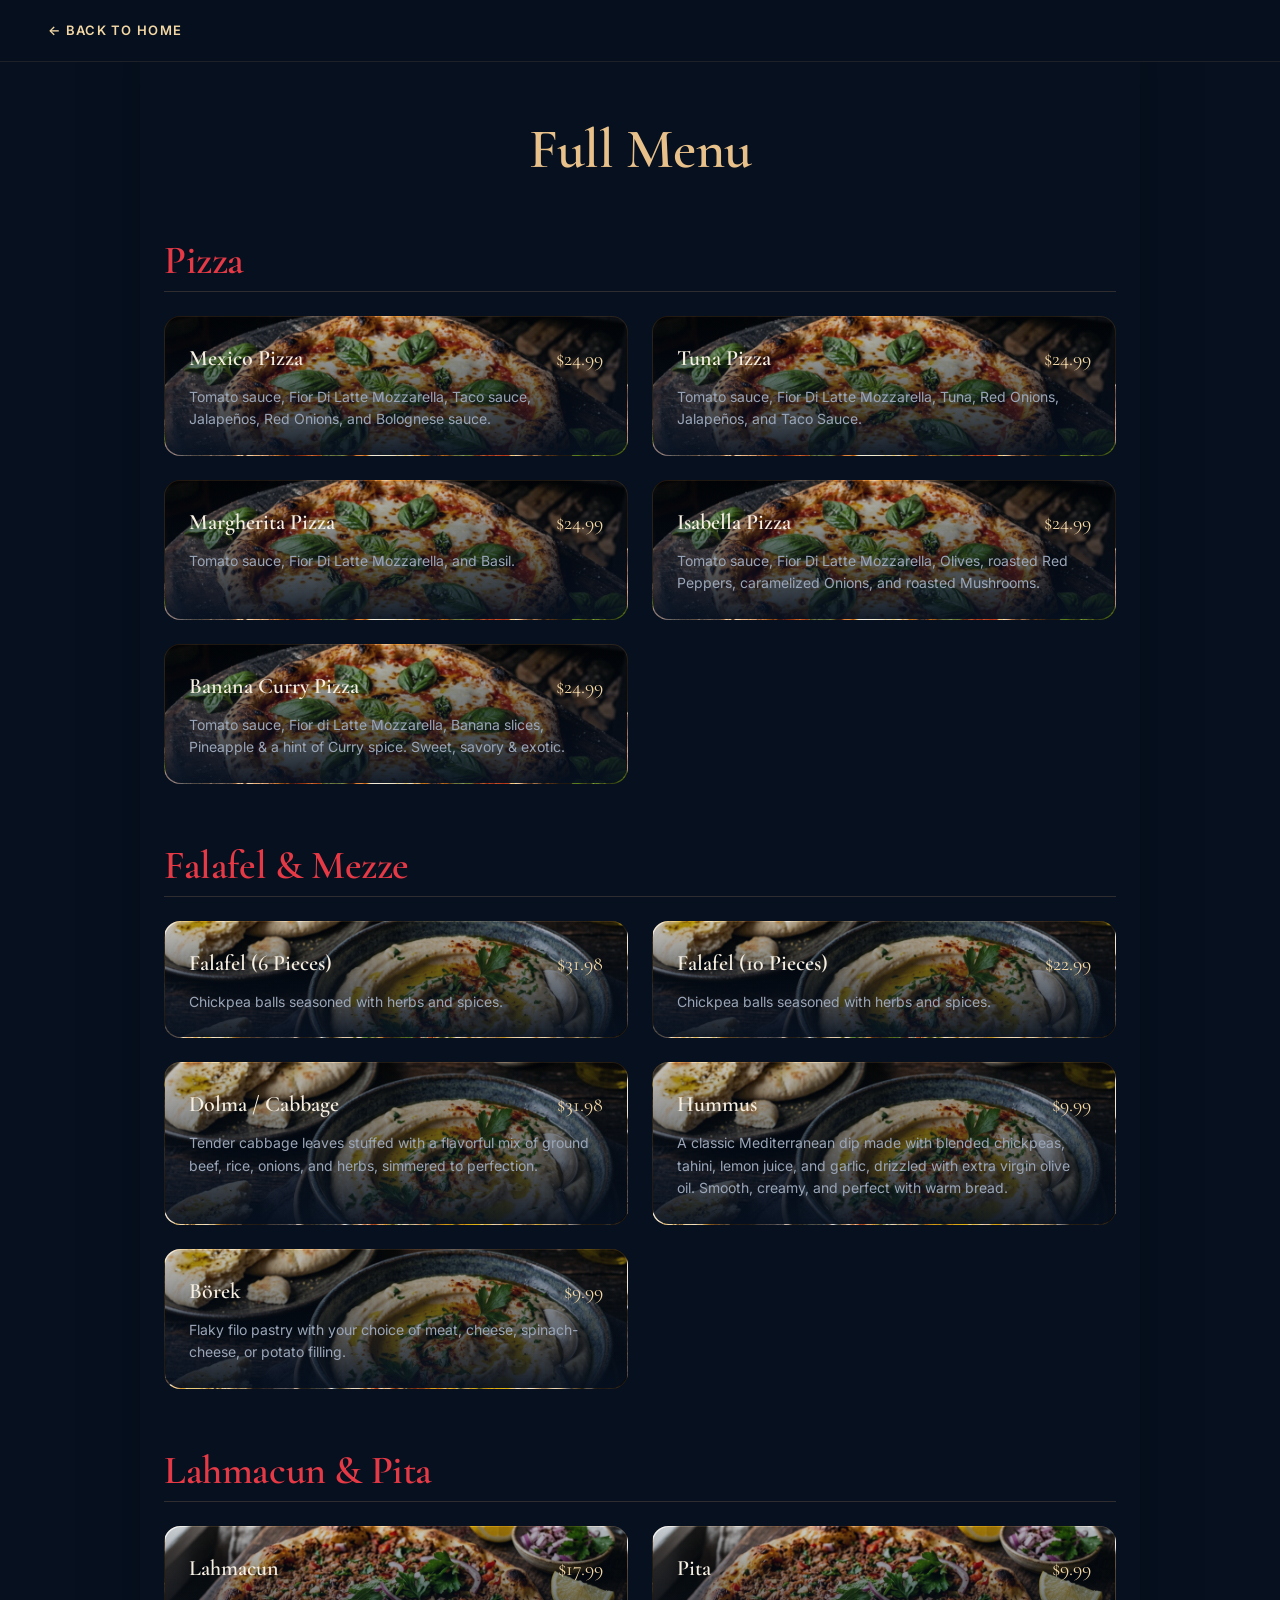
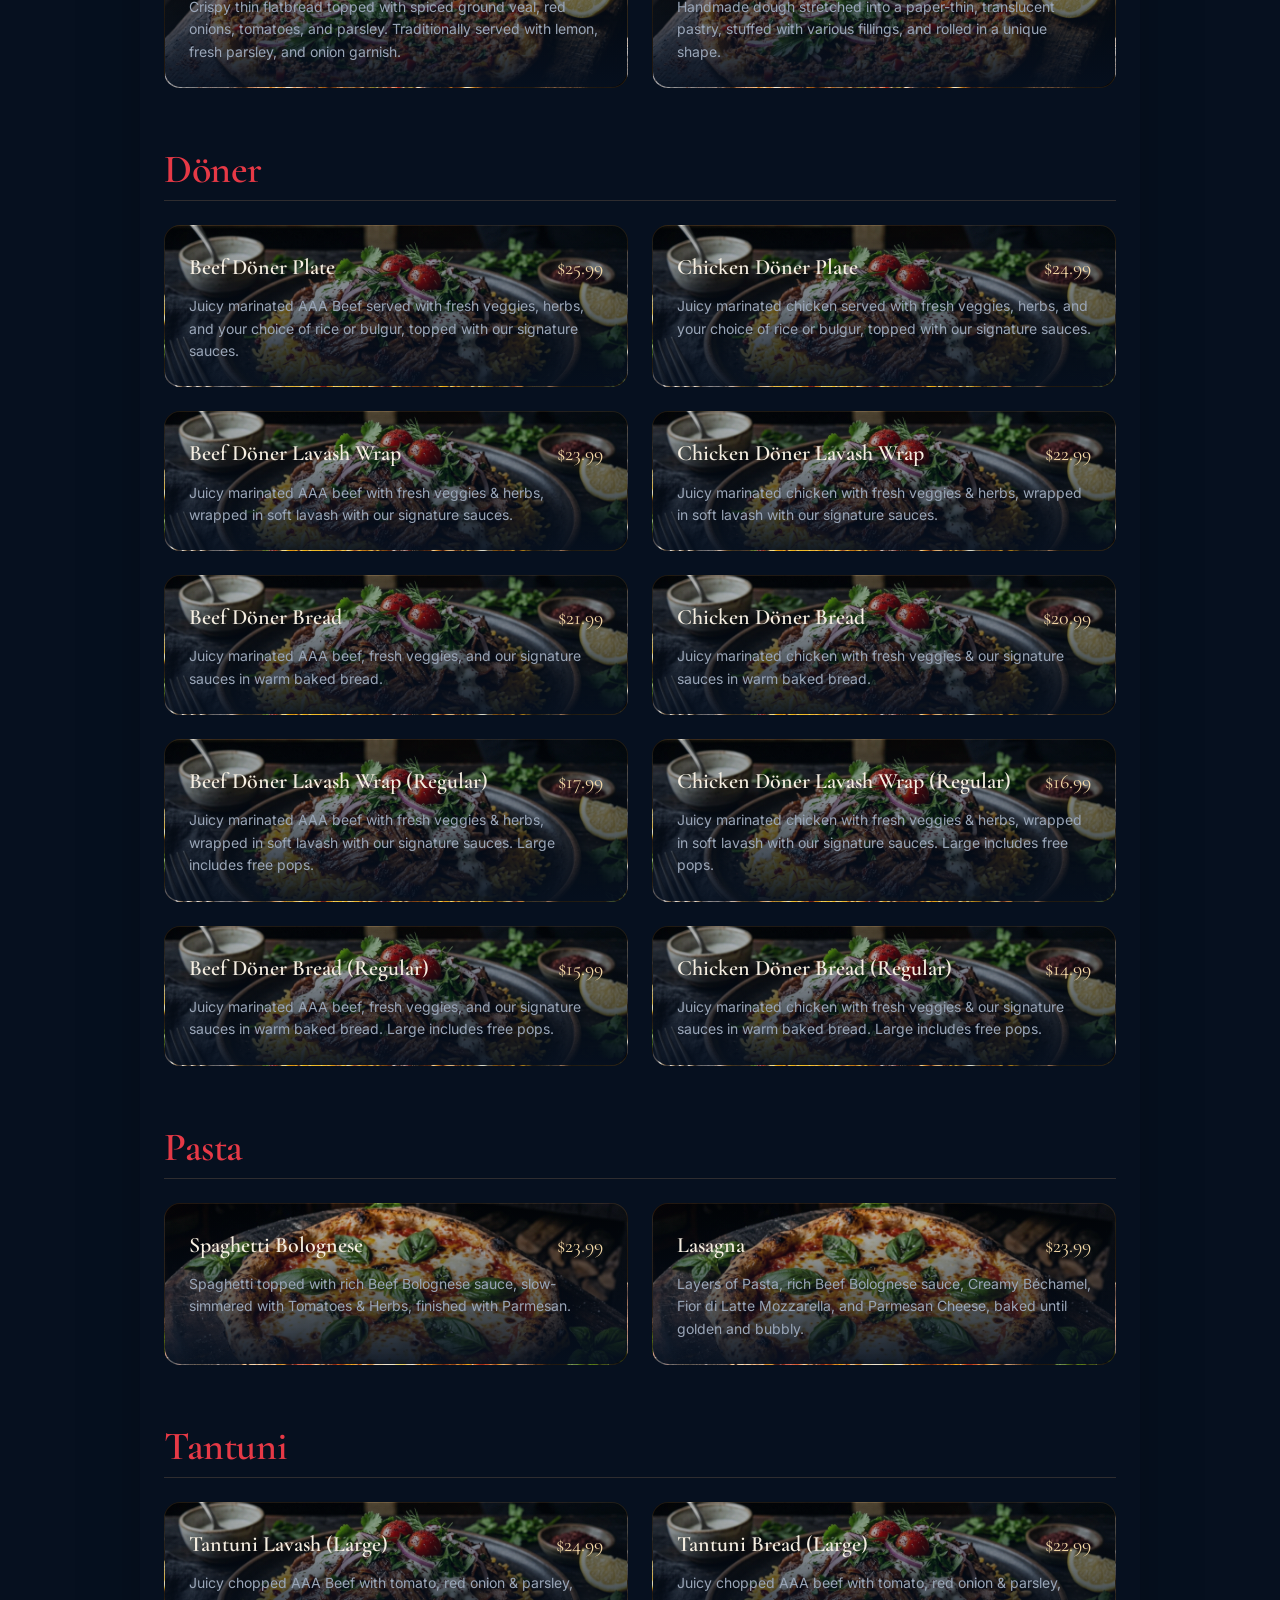
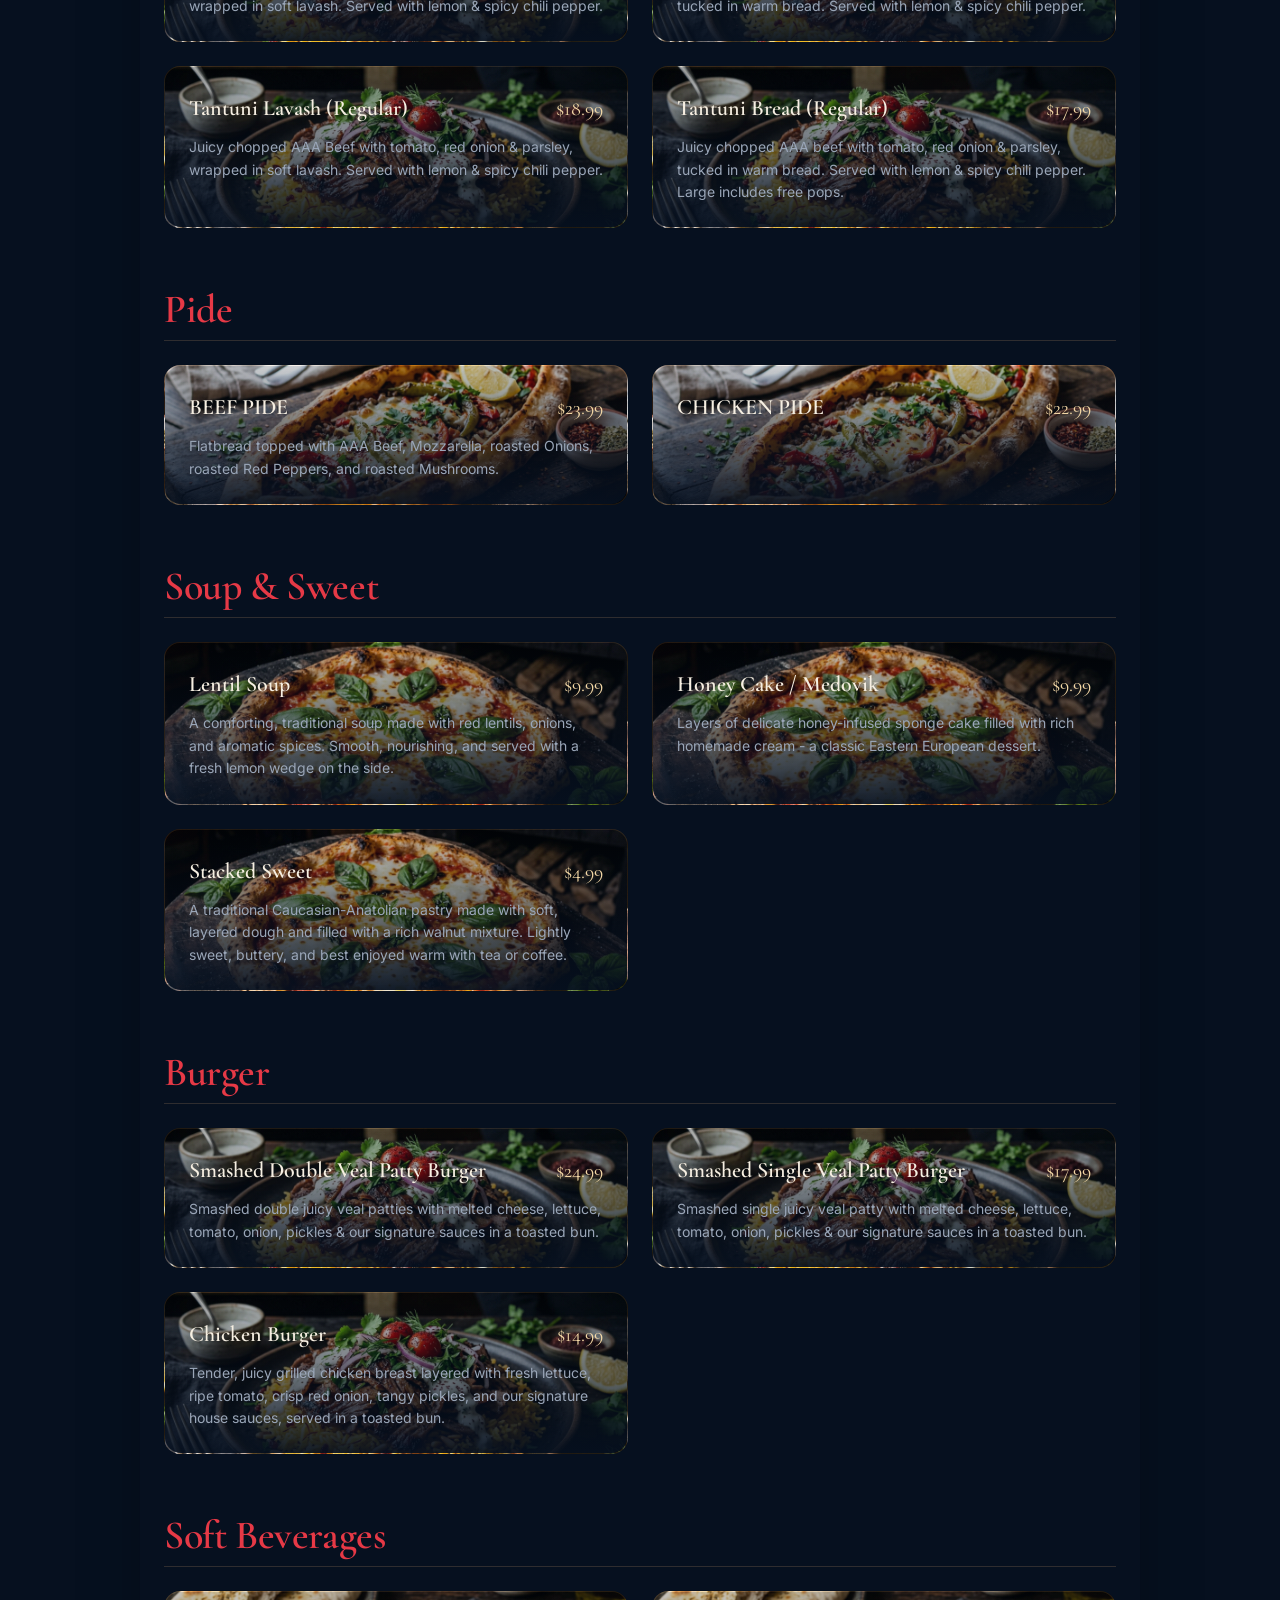
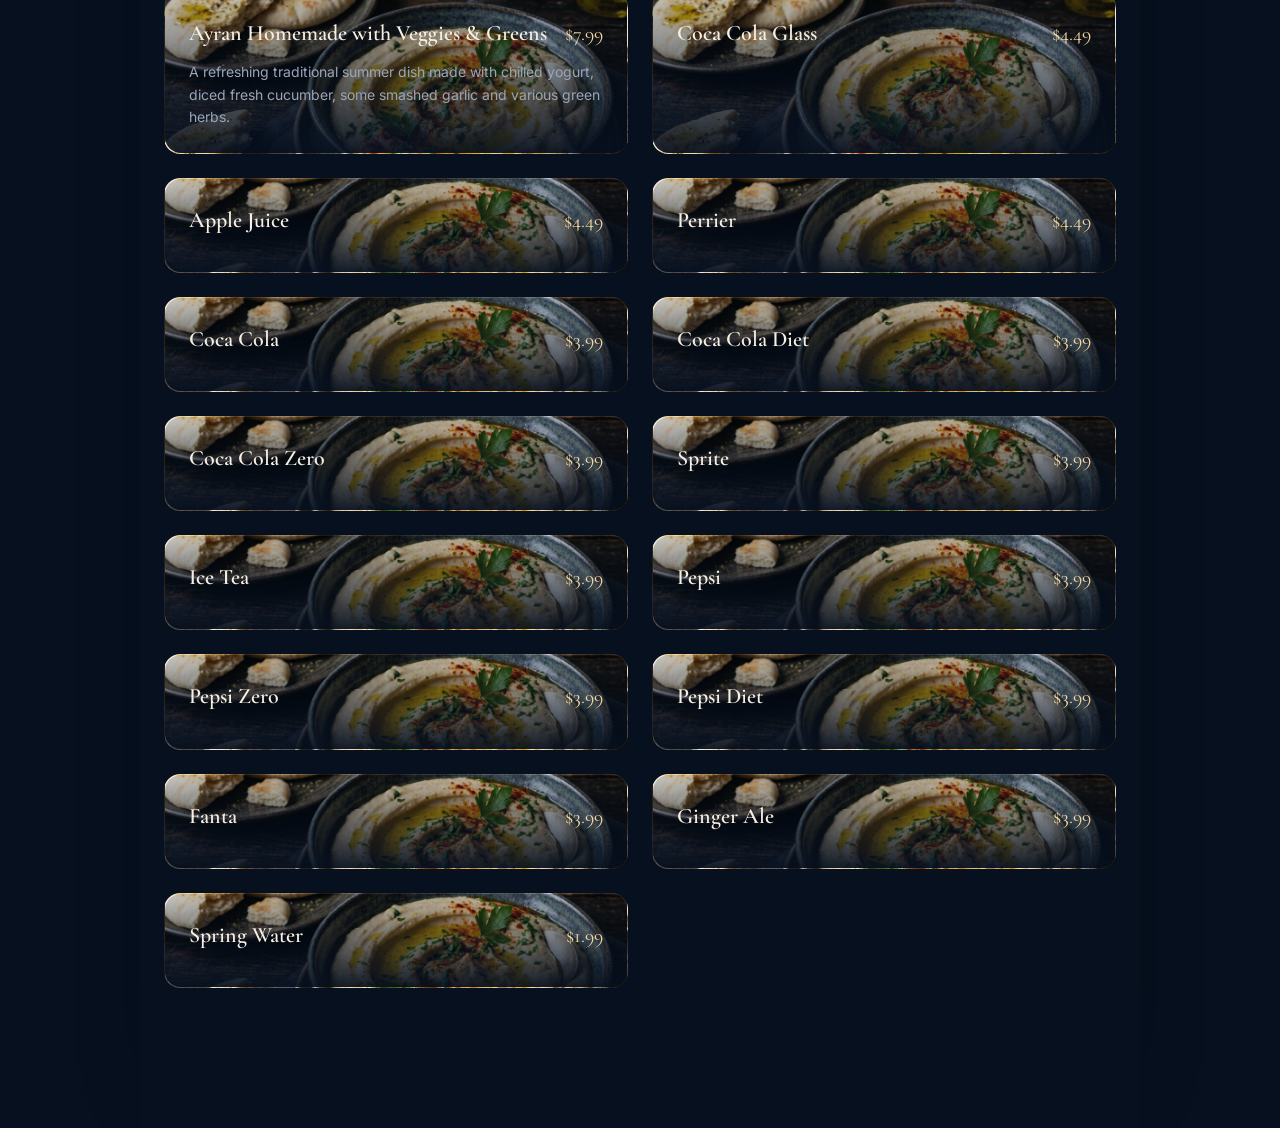
==== commit c508ad6c: "fix: rendering of dynamic background images for menu list and rail" ====
--- a/full-menu.html
+++ b/full-menu.html
@@ -261,6 +261,48 @@
 
 </main>
 <script>
+  // Dynamic background image map
+  const CAT_IMAGES = {
+    'Pizza': 'assets/margherita_pizza.png',
+    'Falafel & Mezze': 'assets/hummus.png',
+    'Lahmacun & Pita': 'assets/lahmacun.png',
+    'Döner': 'assets/beef_doner.png',
+    'Pasta': 'assets/margherita_pizza.png',
+    'Tantuni': 'assets/beef_doner.png',
+    'Pide': 'assets/beef_pide.png',
+    'Soup & Sweet': 'assets/margherita_pizza.png',
+    'Burger': 'assets/beef_doner.png',
+    'Soft Beverages': 'assets/hummus.png'
+  };
+
+  document.querySelectorAll('.menu-category').forEach(sec => {
+    const title = sec.querySelector('h2').innerText.trim();
+    const bgUrl = CAT_IMAGES[title];
+    if(bgUrl) {
+      sec.querySelectorAll('.menu-item-row').forEach(row => {
+        row.style.backgroundImage = `url('${bgUrl}')`;
+        row.style.backgroundSize = 'cover';
+        row.style.backgroundPosition = 'center';
+        
+        const overlay = document.createElement('div');
+        overlay.style.position = 'absolute';
+        overlay.style.inset = '0';
+        overlay.style.background = 'linear-gradient(180deg, rgba(6,16,31,0.2) 0%, rgba(6,16,31,0.95) 100%)';
+        overlay.style.zIndex = '0';
+        overlay.style.pointerEvents = 'none';
+        overlay.style.borderRadius = '16px';
+        row.prepend(overlay);
+        
+        row.querySelectorAll('div, p, span').forEach(child => {
+          if(child !== overlay) {
+            child.style.position = 'relative';
+            child.style.zIndex = '1';
+          }
+        });
+      });
+    }
+  });
+
   // Add simple 3D effect to menu items on mousemove
   document.querySelectorAll('.menu-item-row').forEach(row => {
     row.addEventListener('mousemove', e => {
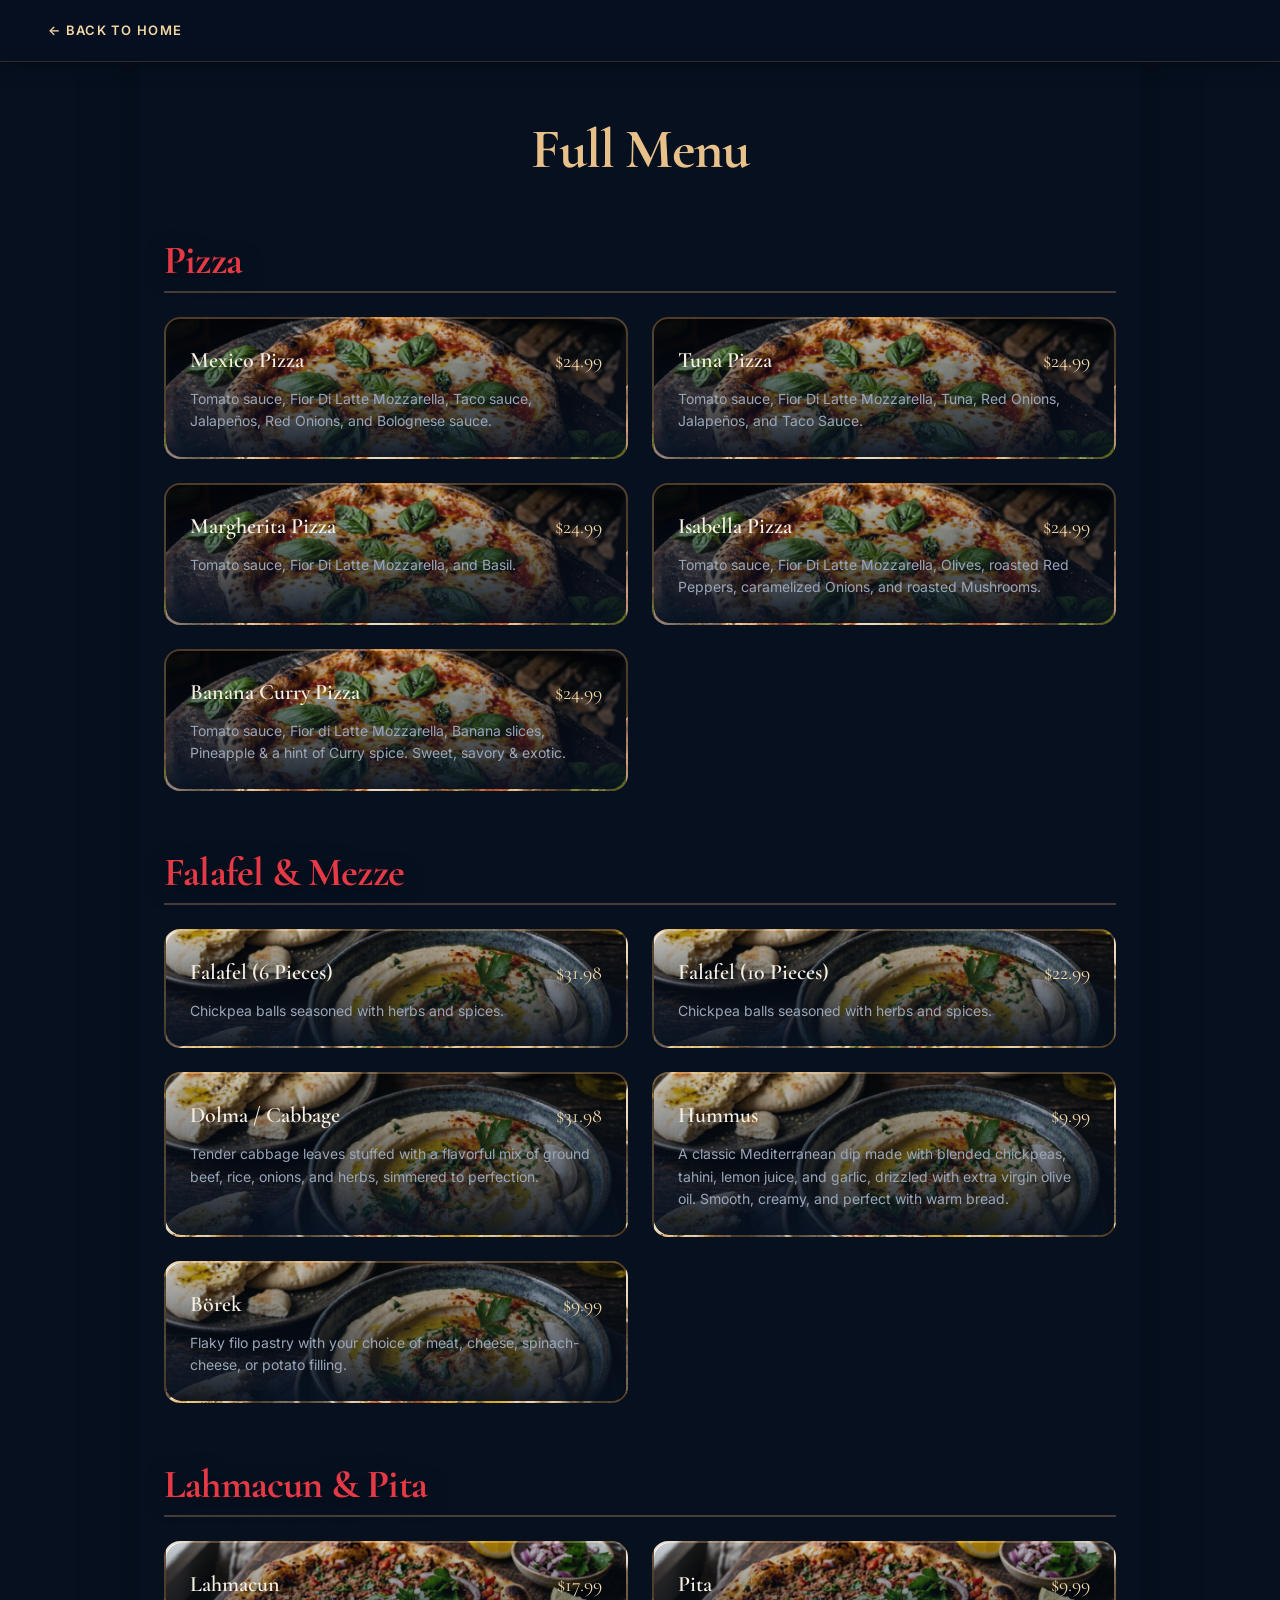
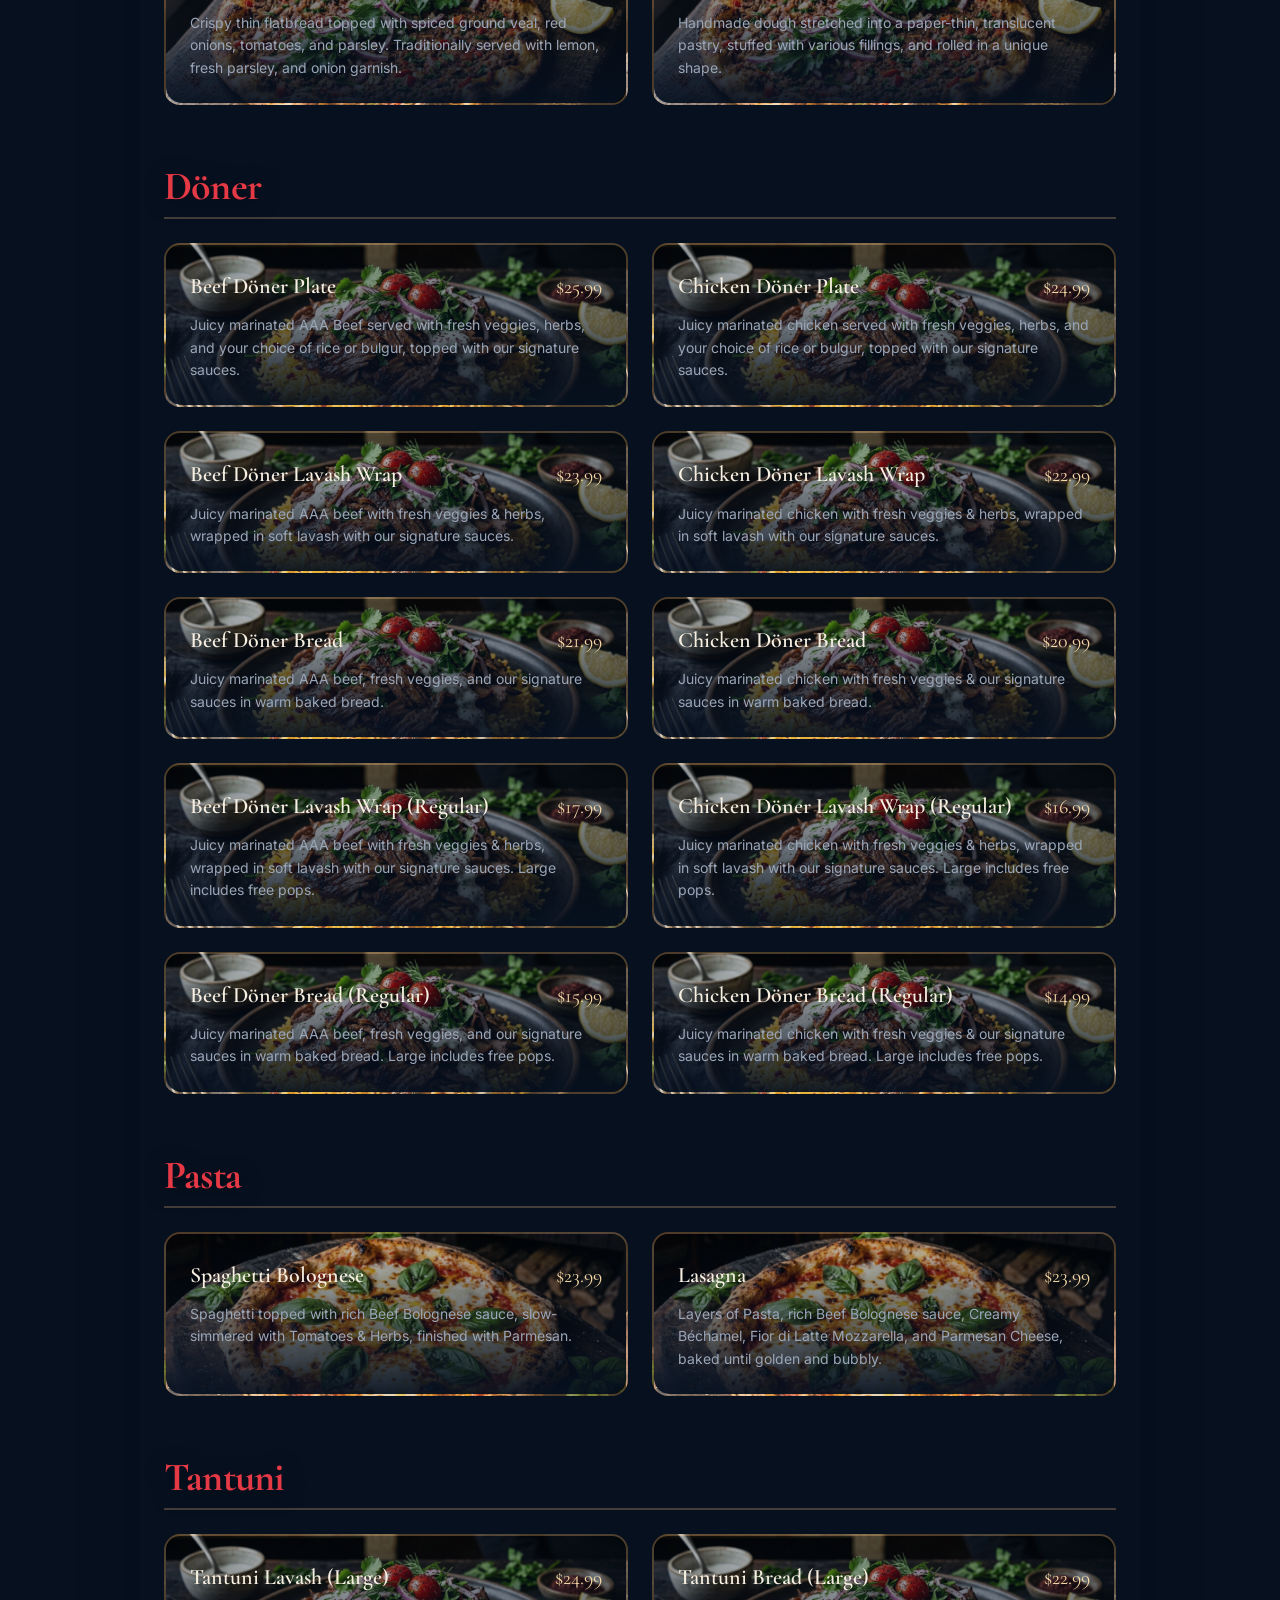
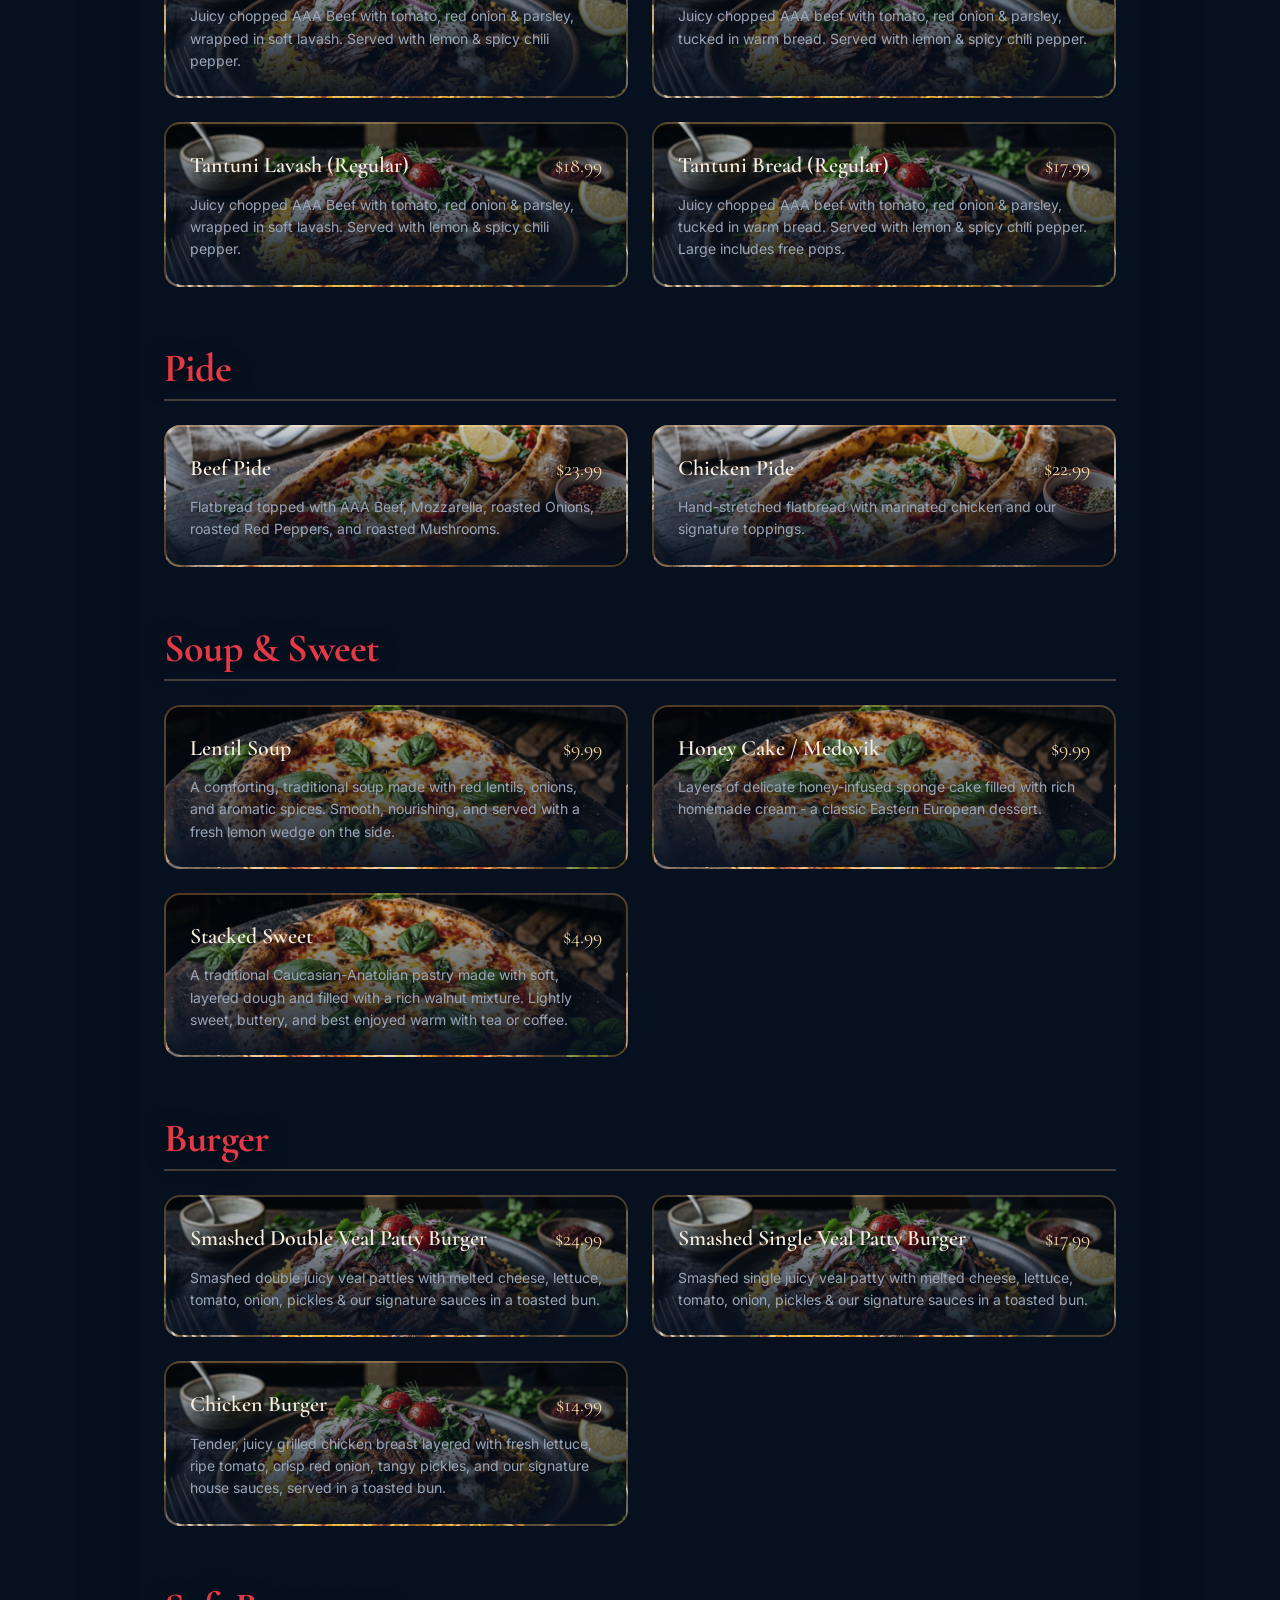
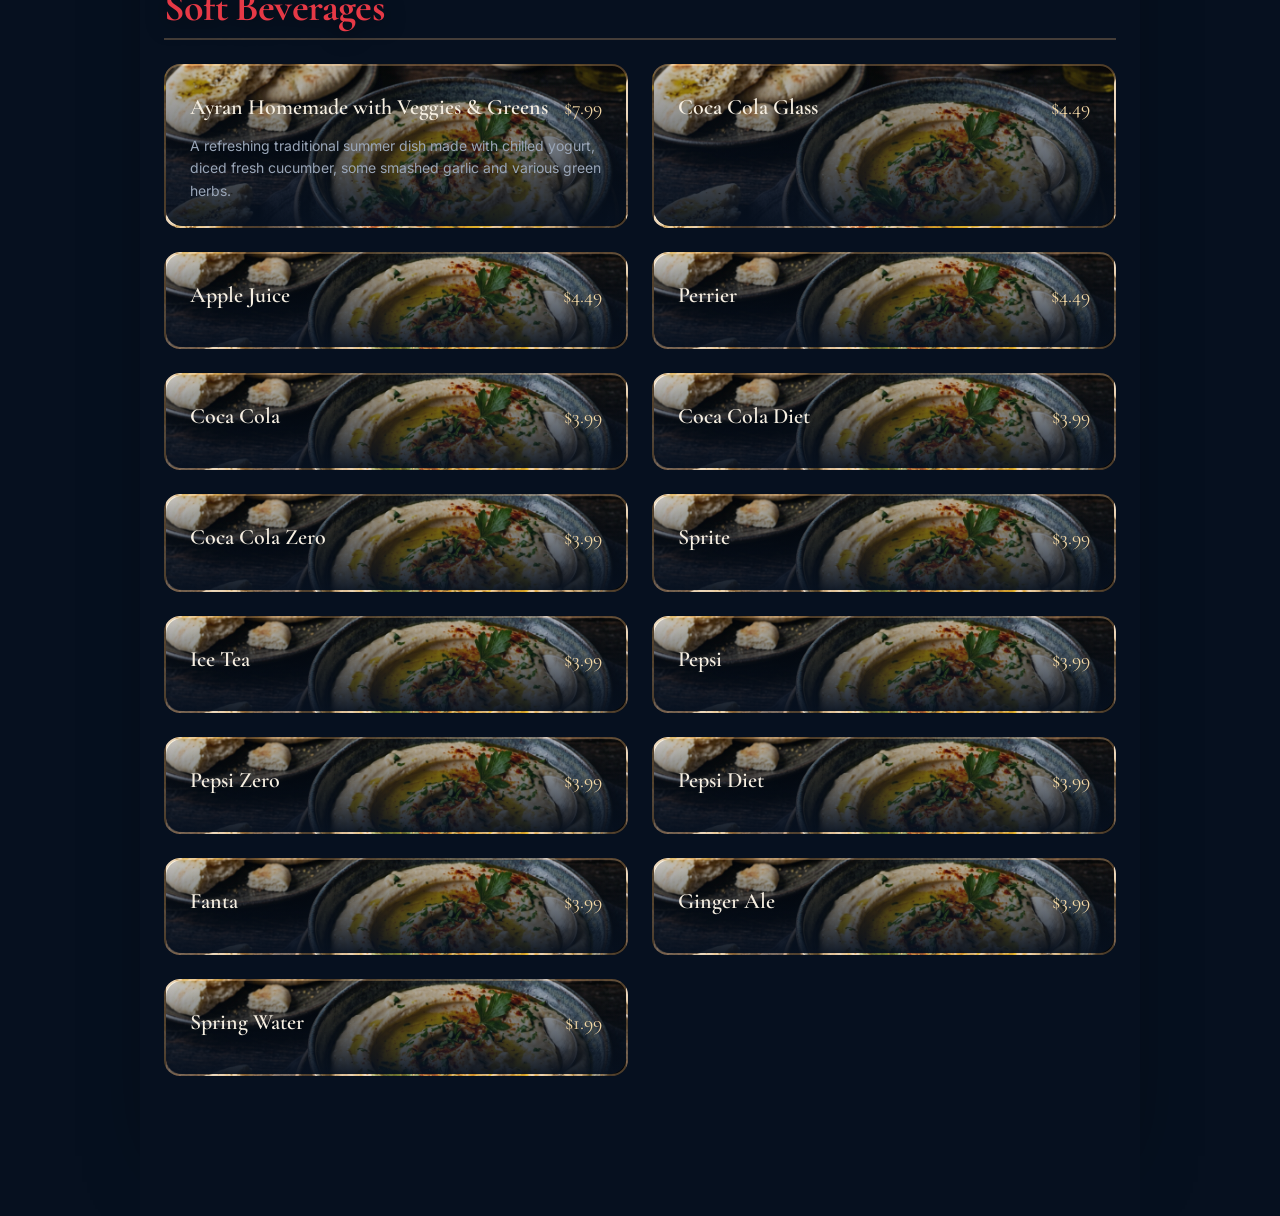
==== commit 59504dd2: "fix: bold card borders, responsive polish, remove stale CSS, fix content bugs" ====
--- a/full-menu.html
+++ b/full-menu.html
@@ -11,21 +11,34 @@
   .full-menu-page { padding: 120px 24px 80px; max-width: 1000px; margin: 0 auto; }
   .full-menu-page h1 { text-align: center; color: var(--gold-400); margin-bottom: 60px; font-size: 3.5rem; }
   .menu-category { margin-bottom: 60px; }
-  .menu-category h2 { color: var(--flame); font-size: 2.5rem; margin-bottom: 24px; border-bottom: 1px solid rgba(212,165,116,.2); padding-bottom: 10px; }
+  .menu-category h2 { color: var(--flame); font-size: 2.5rem; margin-bottom: 24px; border-bottom: 2px solid rgba(212,165,116,.3); padding-bottom: 10px; }
   .menu-list { display: grid; grid-template-columns: 1fr; gap: 24px; }
   @media (min-width: 768px) { .menu-list { grid-template-columns: 1fr 1fr; } }
-  .menu-item-row { background: linear-gradient(180deg,var(--navy-700),var(--navy-800)); border: 1px solid rgba(212,165,116,.14); padding: 24px; border-radius: 16px; transition: transform 0.4s var(--ease), box-shadow 0.4s var(--ease); transform-style: preserve-3d; position: relative;}
-  .menu-item-row:hover { box-shadow: 0 30px 60px -10px rgba(230,57,70,.4); border-color: rgba(212,165,116,.5); }
-  .menu-item-row::before { content:""; position:absolute; inset:0; background:radial-gradient(circle at 50% 0%,rgba(230,57,70,.18),transparent 60%); opacity:0; transition:opacity .5s var(--ease); border-radius: 16px; pointer-events: none;}
+  .menu-item-row { background: linear-gradient(180deg,var(--navy-700),var(--navy-800)); border: 2px solid rgba(212,165,116,.35); padding: 24px; border-radius: 16px; transition: transform 0.4s var(--ease), box-shadow 0.4s var(--ease), border-color 0.4s; transform-style: preserve-3d; position: relative; overflow: hidden;}
+  .menu-item-row:hover { box-shadow: 0 30px 60px -10px rgba(230,57,70,.4); border-color: var(--gold-500); }
+  .menu-item-row::before { content:""; position:absolute; inset:0; background:radial-gradient(circle at 50% 0%,rgba(230,57,70,.18),transparent 60%); opacity:0; transition:opacity .5s var(--ease); border-radius: 14px; pointer-events: none;}
   .menu-item-row:hover::before { opacity: 1; }
-  .menu-item-header { display: flex; justify-content: space-between; align-items: baseline; margin-bottom: 10px; transform: translateZ(20px); }
+  .menu-item-header { display: flex; justify-content: space-between; align-items: baseline; margin-bottom: 10px; transform: translateZ(20px); gap: 12px; flex-wrap: wrap; }
   .m-name { font-family: var(--serif); font-size: 22px; color: var(--cream); font-weight: 600; }
-  .m-price { font-family: var(--serif); font-size: 20px; color: var(--gold-300); }
+  .m-price { font-family: var(--serif); font-size: 20px; color: var(--gold-300); white-space: nowrap; }
   .m-desc { font-size: 14px; color: var(--muted); transform: translateZ(10px); }
   
-  .back-nav { position: fixed; top: 0; left: 0; right: 0; padding: 20px 48px; background: rgba(6,16,31,.9); backdrop-filter: blur(10px); z-index: 100; display: flex; align-items: center; border-bottom: 1px solid rgba(212,165,116,.12); }
+  .back-nav { position: fixed; top: 0; left: 0; right: 0; padding: 20px 48px; background: rgba(6,16,31,.85); backdrop-filter: blur(20px) saturate(160%); z-index: 100; display: flex; align-items: center; border-bottom: 1px solid rgba(212,165,116,.2); box-shadow: 0 4px 20px rgba(0,0,0,.3); }
   .back-btn { color: var(--gold-300); font-weight: 600; letter-spacing: 0.1em; text-transform: uppercase; font-size: 13px; text-decoration: none; display: flex; align-items: center; gap: 8px; transition: color 0.3s; }
   .back-btn:hover { color: var(--gold-500); }
+
+  /* Full menu responsive */
+  @media (max-width: 780px) {
+    .back-nav { padding: 16px 20px; }
+    .back-btn { font-size: 12px; }
+    .full-menu-page { padding: 90px 16px 60px; }
+    .full-menu-page h1 { font-size: 2.4rem; margin-bottom: 40px; }
+    .menu-category h2 { font-size: 1.8rem; }
+    .m-name { font-size: 18px; }
+    .m-price { font-size: 17px; }
+    .m-desc { font-size: 13px; }
+    .menu-item-row { padding: 18px; }
+  }
 </style>
 </head>
 <body>
@@ -189,12 +202,12 @@
     <h2>Pide</h2>
     <div class="menu-list">
       <article class="menu-item-row">
-        <div class="menu-item-header"><span class="m-name">BEEF PIDE</span><span class="m-price">$23.99</span></div>
+        <div class="menu-item-header"><span class="m-name">Beef Pide</span><span class="m-price">$23.99</span></div>
         <p class="m-desc">Flatbread topped with AAA Beef, Mozzarella, roasted Onions, roasted Red Peppers, and roasted Mushrooms.</p>
       </article>
       <article class="menu-item-row">
-        <div class="menu-item-header"><span class="m-name">CHICKEN PIDE</span><span class="m-price">$22.99</span></div>
-        <p class="m-desc"></p>
+        <div class="menu-item-header"><span class="m-name">Chicken Pide</span><span class="m-price">$22.99</span></div>
+        <p class="m-desc">Hand-stretched flatbread with marinated chicken and our signature toppings.</p>
       </article>
     </div>
   </section>
--- a/styles.css
+++ b/styles.css
@@ -36,27 +36,27 @@
   font-size:11px;letter-spacing:.4em;text-transform:uppercase;color:var(--gold-500);
   font-weight:600;margin-bottom:18px;display:inline-block;
 }
-h1,h2,h3,h4{font-family:var(--serif);font-weight:600;line-height:1.05;letter-spacing:-.01em}
-h2{font-size:clamp(2.4rem,5vw,4.4rem);color:var(--cream)}
+h1,h2,h3,h4{font-family:var(--serif);font-weight:700;line-height:1.05;letter-spacing:-.02em}
+h2{font-size:clamp(2.4rem,5vw,4.8rem);color:var(--cream); text-shadow: 0 4px 20px rgba(0,0,0,0.6);}
 h2 em{color:var(--gold-400);font-style:italic}
 
 .btn{
   position:relative;display:inline-flex;align-items:center;gap:8px;
-  padding:18px 28px;border-radius:999px;font-weight:600;font-size:14px;letter-spacing:.05em;
+  padding:18px 32px;border-radius:999px;font-weight:700;font-size:13px;letter-spacing:.1em;
   text-transform:uppercase;transition:transform .4s var(--ease), box-shadow .4s var(--ease);
   overflow:hidden;isolation:isolate;
 }
 .btn span{position:relative;z-index:2}
 .btn-primary{background:linear-gradient(135deg,var(--flame) 0%,var(--flame-2) 100%);color:#fff;
-  box-shadow:0 10px 30px -10px rgba(230,57,70,.6), inset 0 0 0 1px rgba(255,255,255,.1);}
+  box-shadow:0 10px 40px -10px rgba(230,57,70,.8), inset 0 2px 0 rgba(255,255,255,.2), inset 0 -2px 0 rgba(0,0,0,.2);}
 .btn-primary::before{
-  content:"";position:absolute;inset:0;background:linear-gradient(135deg,#ff5566,#ffa86a);
+  content:"";position:absolute;inset:0;background:linear-gradient(135deg,#ff5566,#ff8822);
   opacity:0;transition:opacity .4s var(--ease);z-index:1;
 }
-.btn-primary:hover{transform:translateY(-3px);box-shadow:0 18px 40px -10px rgba(230,57,70,.8)}
+.btn-primary:hover{transform:translateY(-4px);box-shadow:0 20px 50px -10px rgba(230,57,70,1)}
 .btn-primary:hover::before{opacity:1}
-.btn-ghost{border:1px solid rgba(212,165,116,.4);color:var(--gold-300)}
-.btn-ghost:hover{border-color:var(--gold-500);background:rgba(212,165,116,.06);transform:translateY(-3px)}
+.btn-ghost{border:1px solid rgba(212,165,116,.6);color:var(--gold-300); background:rgba(212,165,116,.05); backdrop-filter: blur(8px);}
+.btn-ghost:hover{border-color:var(--gold-500);background:rgba(212,165,116,.15);transform:translateY(-4px);box-shadow:0 15px 30px -10px rgba(212,165,116,.3)}
 
 /* ============================================================
    Loader
@@ -153,8 +153,9 @@
   transition:background .4s var(--ease),padding .4s var(--ease),backdrop-filter .4s;
 }
 .nav.scrolled{
-  padding:12px 48px;background:rgba(6,16,31,.75);backdrop-filter:blur(20px);
-  border-bottom:1px solid rgba(212,165,116,.12);
+  padding:12px 48px;background:rgba(6,16,31,.5);backdrop-filter:blur(24px) saturate(180%);
+  border-bottom:1px solid rgba(212,165,116,.2);
+  box-shadow: 0 4px 30px rgba(0,0,0,0.4);
 }
 .nav-logo{display:flex;align-items:center;gap:12px;transition:transform .4s var(--ease)}
 .nav-logo:hover{transform:translateY(-1px)}
@@ -250,6 +251,23 @@
   mask-image:radial-gradient(ellipse at center,black 30%,transparent 75%);
 }
 
+.embers {
+  position: absolute; inset: 0; pointer-events: none; z-index: 1;
+  background-image: 
+    radial-gradient(2px 2px at 20px 30px, var(--gold-500), transparent),
+    radial-gradient(2.5px 2.5px at 120px 70px, var(--flame), transparent),
+    radial-gradient(1.5px 1.5px at 90px 140px, var(--gold-400), transparent),
+    radial-gradient(2px 2px at 180px 120px, var(--flame-2), transparent),
+    radial-gradient(2.5px 2.5px at 270px 180px, var(--gold-500), transparent);
+  background-size: 300px 300px;
+  animation: embersUp 24s linear infinite;
+  opacity: 0.8;
+}
+@keyframes embersUp {
+  0% { transform: translateY(0); }
+  100% { transform: translateY(-300px); }
+}
+
 .hero-stage{
   position:relative;z-index:2;text-align:center;
   transform-style:preserve-3d;
@@ -412,7 +430,7 @@
 .dish{
   flex:0 0 320px;height:460px;border-radius:28px;
   background:linear-gradient(180deg,var(--navy-700),var(--navy-800));
-  border:1px solid rgba(212,165,116,.14);
+  border:2px solid rgba(212,165,116,.35);
   padding:30px;
   scroll-snap-align:center;
   display:flex;flex-direction:column;justify-content:flex-end;
@@ -428,19 +446,11 @@
   opacity:0;transition:opacity .5s var(--ease);
 }
 .dish:hover{
-  border-color:rgba(212,165,116,.4);
-  box-shadow:0 50px 100px -40px rgba(230,57,70,.5),0 0 0 1px rgba(212,165,116,.3);
+  border-color:var(--gold-500);
+  box-shadow:0 60px 120px -30px rgba(230,57,70,.6), 0 0 0 1px rgba(212,165,116,.5);
 }
 .dish:hover::before{opacity:1}
 
-.dish-icon{
-  width:80px;height:80px;border-radius:50%;
-  background:linear-gradient(135deg,var(--flame) 0%,var(--gold-500) 100%);
-  display:grid;place-items:center;font-size:36px;
-  position:absolute;top:30px;right:30px;
-  box-shadow:0 20px 40px -10px rgba(230,57,70,.5);
-  transform:translateZ(40px);
-}
 .dish-cat{
   position:absolute;top:36px;left:30px;
   font-size:10px;letter-spacing:.3em;text-transform:uppercase;
@@ -455,7 +465,7 @@
 .dish-desc{
   color:var(--muted);font-size:13px;line-height:1.5;margin-bottom:18px;
   transform:translateZ(20px);
-  display:-webkit-box;-webkit-line-clamp:3;-webkit-box-orient:vertical;overflow:hidden;
+  display:-webkit-box;-webkit-line-clamp:3;line-clamp:3;-webkit-box-orient:vertical;overflow:hidden;
 }
 .dish-foot{
   display:flex;justify-content:space-between;align-items:center;
@@ -504,12 +514,19 @@
 }
 .g-card{
   position:relative;overflow:hidden;border-radius:20px;
-  border:1px solid rgba(212,165,116,.18);
+  border:2px solid rgba(212,165,116,.4);
   cursor:pointer;
   transform:translateZ(0);
-  transition:transform .6s var(--ease),box-shadow .6s var(--ease),border-color .4s;
-  --c1:#7a1020;--c2:#e63946;--c3:#ffb84d;
-}
+  transition:transform .6s cubic-bezier(.2,.8,.2,1.2),box-shadow .6s var(--ease),border-color .4s;
+  background-size:cover;background-position:center;
+}
+/* Dark gradient overlay so images don't clash with text */
+.g-card::before{
+  content:"";position:absolute;inset:0;z-index:1;
+  background:linear-gradient(180deg, rgba(6,16,31,0.05) 0%, rgba(6,16,31,0.4) 50%, rgba(6,16,31,0.9) 100%);
+  transition:background .6s var(--ease);
+}
+
 .g-card[data-tone="ember"]   {--c1:#3a0a14;--c2:#7a1020;--c3:#e63946}
 .g-card[data-tone="amber"]   {--c1:#3a1810;--c2:#a04020;--c3:#e8c08a}
 .g-card[data-tone="rust"]    {--c1:#2a0e0c;--c2:#8a2820;--c3:#ff7a3d}
@@ -522,42 +539,19 @@
 .g-card.big{grid-column:span 2;grid-row:span 2}
 .g-card.tall{grid-row:span 2}
 
-/* the "image" placeholder */
-.g-card::before{
-  content:"";position:absolute;inset:0;
-  background:
-    radial-gradient(circle at 30% 25%,var(--c3) 0%,transparent 45%),
-    radial-gradient(circle at 75% 70%,var(--c2) 0%,transparent 50%),
-    linear-gradient(135deg,var(--c1) 0%,var(--c2) 100%);
-  transition:transform 1.2s var(--ease),filter .6s var(--ease);
-  filter:saturate(1.1);
-}
-/* dish icon centerpiece */
-.g-card::after{
-  content:attr(data-icon);
-  position:absolute;inset:0;
-  display:grid;place-items:center;
-  font-size:64px;
-  filter:drop-shadow(0 10px 30px rgba(0,0,0,.6));
-  opacity:.85;
-  transition:transform .8s var(--ease),opacity .5s var(--ease);
-  z-index:1;
-}
-.g-card.big::after{font-size:110px}
-.g-card.tall::after{font-size:90px}
-
 /* hover */
 .g-card:hover{
-  transform:translateY(-6px);
-  border-color:rgba(212,165,116,.5);
-  box-shadow:0 40px 80px -30px rgba(230,57,70,.5);
-}
-.g-card:hover::before{transform:scale(1.08);filter:saturate(1.3)}
-.g-card:hover::after{transform:scale(1.15) rotate(-4deg)}
+  transform:translateY(-8px) scale(1.02);
+  border-color:var(--gold-500);
+  box-shadow:0 50px 100px -30px rgba(230,57,70,.6), 0 0 0 1px rgba(212,165,116,.5);
+}
+.g-card:hover::before{
+  background:linear-gradient(180deg, rgba(6,16,31,0) 0%, rgba(6,16,31,0.3) 40%, rgba(6,16,31,0.85) 100%);
+}
 
 /* dark gradient overlay so text reads */
 .g-card .g-overlay,
-.g-card .g-tag{position:absolute;z-index:2}
+.g-card .g-tag{position:absolute;z-index:3}
 
 .g-tag{
   left:24px;bottom:22px;
@@ -632,10 +626,11 @@
 }
 
 .signature-content{
-  position:relative;z-index:5;text-align:center;max-width:680px;padding:0 24px;
-  background:rgba(6,16,31,.4);backdrop-filter:blur(20px);
-  padding:60px 40px;border-radius:32px;
-  border:1px solid rgba(212,165,116,.2);
+  position:relative;z-index:5;text-align:center;max-width:720px;
+  background:rgba(6,16,31,.25);backdrop-filter:blur(30px) saturate(140%);
+  padding:80px 60px;border-radius:40px;
+  border:1px solid rgba(212,165,116,.3);
+  box-shadow: 0 30px 60px rgba(0,0,0,0.5), inset 0 0 0 1px rgba(255,255,255,0.05);
 }
 .signature-content h2{margin:8px 0 24px}
 .signature-content p{color:var(--ink);font-size:17px;margin-bottom:30px}
@@ -651,10 +646,11 @@
 .visit{padding:160px 48px;background:var(--navy-900)}
 .visit-card{
   max-width:1100px;margin:0 auto;
-  background:linear-gradient(180deg,var(--navy-700),var(--navy-800));
-  border:1px solid rgba(212,165,116,.18);
+  background:rgba(15,30,54,.45);backdrop-filter:blur(24px) saturate(160%);
+  border:1px solid rgba(212,165,116,.25);
   border-radius:36px;padding:80px 60px;
   position:relative;overflow:hidden;
+  box-shadow:0 30px 60px rgba(0,0,0,.4), inset 0 0 0 1px rgba(255,255,255,.03);
 }
 .visit-card::before{
   content:"";position:absolute;top:-200px;right:-200px;width:500px;height:500px;border-radius:50%;
@@ -726,11 +722,12 @@
 }
 
 .cater-form{
-  background:linear-gradient(180deg,var(--navy-700),var(--navy-800));
-  border:1px solid rgba(212,165,116,.2);
+  background:rgba(15,30,54,.4);backdrop-filter:blur(24px) saturate(160%);
+  border:1px solid rgba(212,165,116,.25);
   border-radius:32px;padding:48px 40px;
   display:grid;gap:18px;
   position:relative;overflow:hidden;
+  box-shadow:0 30px 60px rgba(0,0,0,.4), inset 0 0 0 1px rgba(255,255,255,.03);
 }
 .cater-form::before{
   content:"";position:absolute;top:-160px;right:-160px;
@@ -868,7 +865,6 @@
   .menu-rail{padding:30px 6vw 40px;gap:18px}
   .dish{flex-basis:75vw;max-width:300px;height:400px;padding:24px}
   .dish-name{font-size:24px}
-  .dish-icon{width:64px;height:64px;font-size:28px;top:24px;right:24px}
   .dish-cat{top:30px;left:24px}
   .dish-price{font-size:22px}
 
@@ -877,7 +873,6 @@
   .gallery-head{margin-bottom:32px}
   .gallery-head h2{font-size:2.2rem}
   .gallery-grid{gap:10px;grid-auto-rows:180px}
-  .g-card.big::after{font-size:80px}
   .g-tag{font-size:18px;left:16px;bottom:16px}
   .g-hint{font-size:8px;padding:5px 8px;top:14px;left:14px}
 
@@ -920,7 +915,6 @@
   .menu-tabs button{padding:8px 12px;font-size:9px}
   .dish{flex-basis:82vw}
   .gallery-grid{grid-auto-rows:220px}
-  .g-card.big::after{font-size:90px}
   .visit-grid{grid-template-columns:1fr}
   .signature-content{padding:32px 18px}
 }
